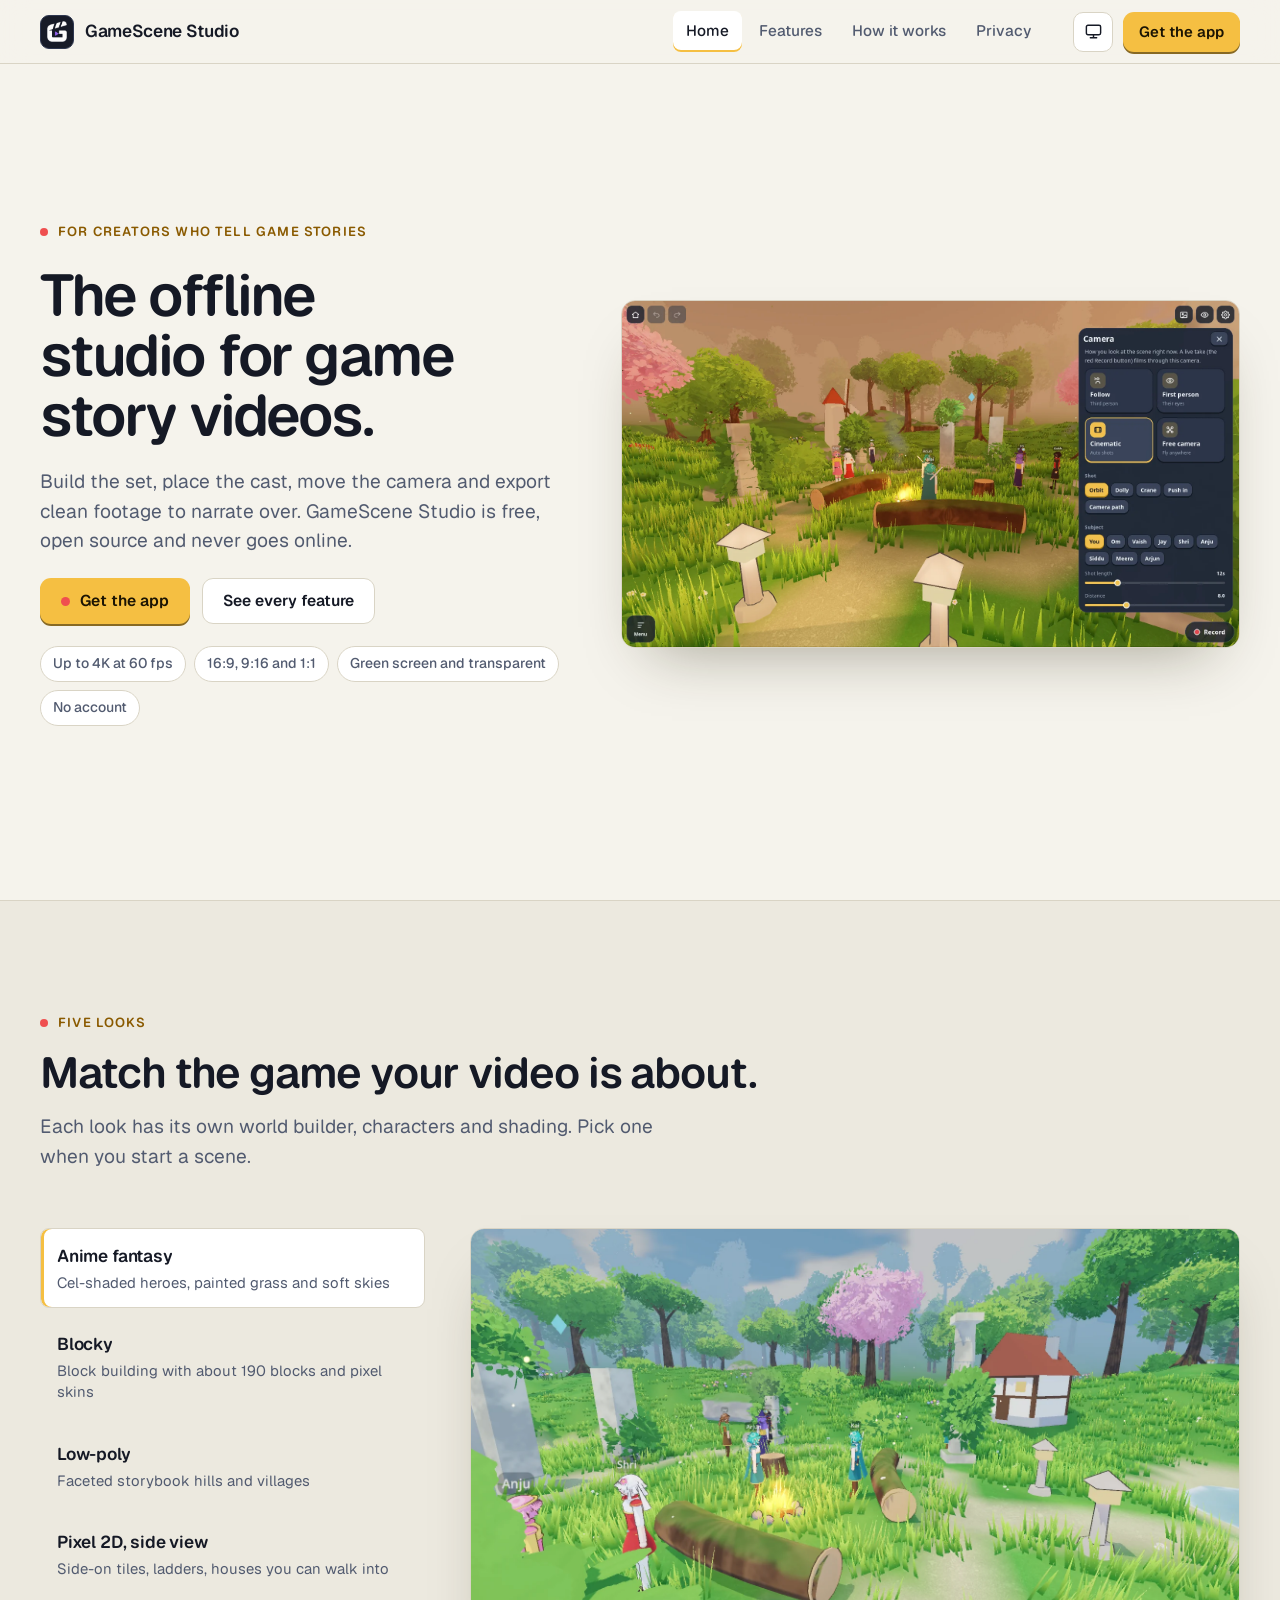
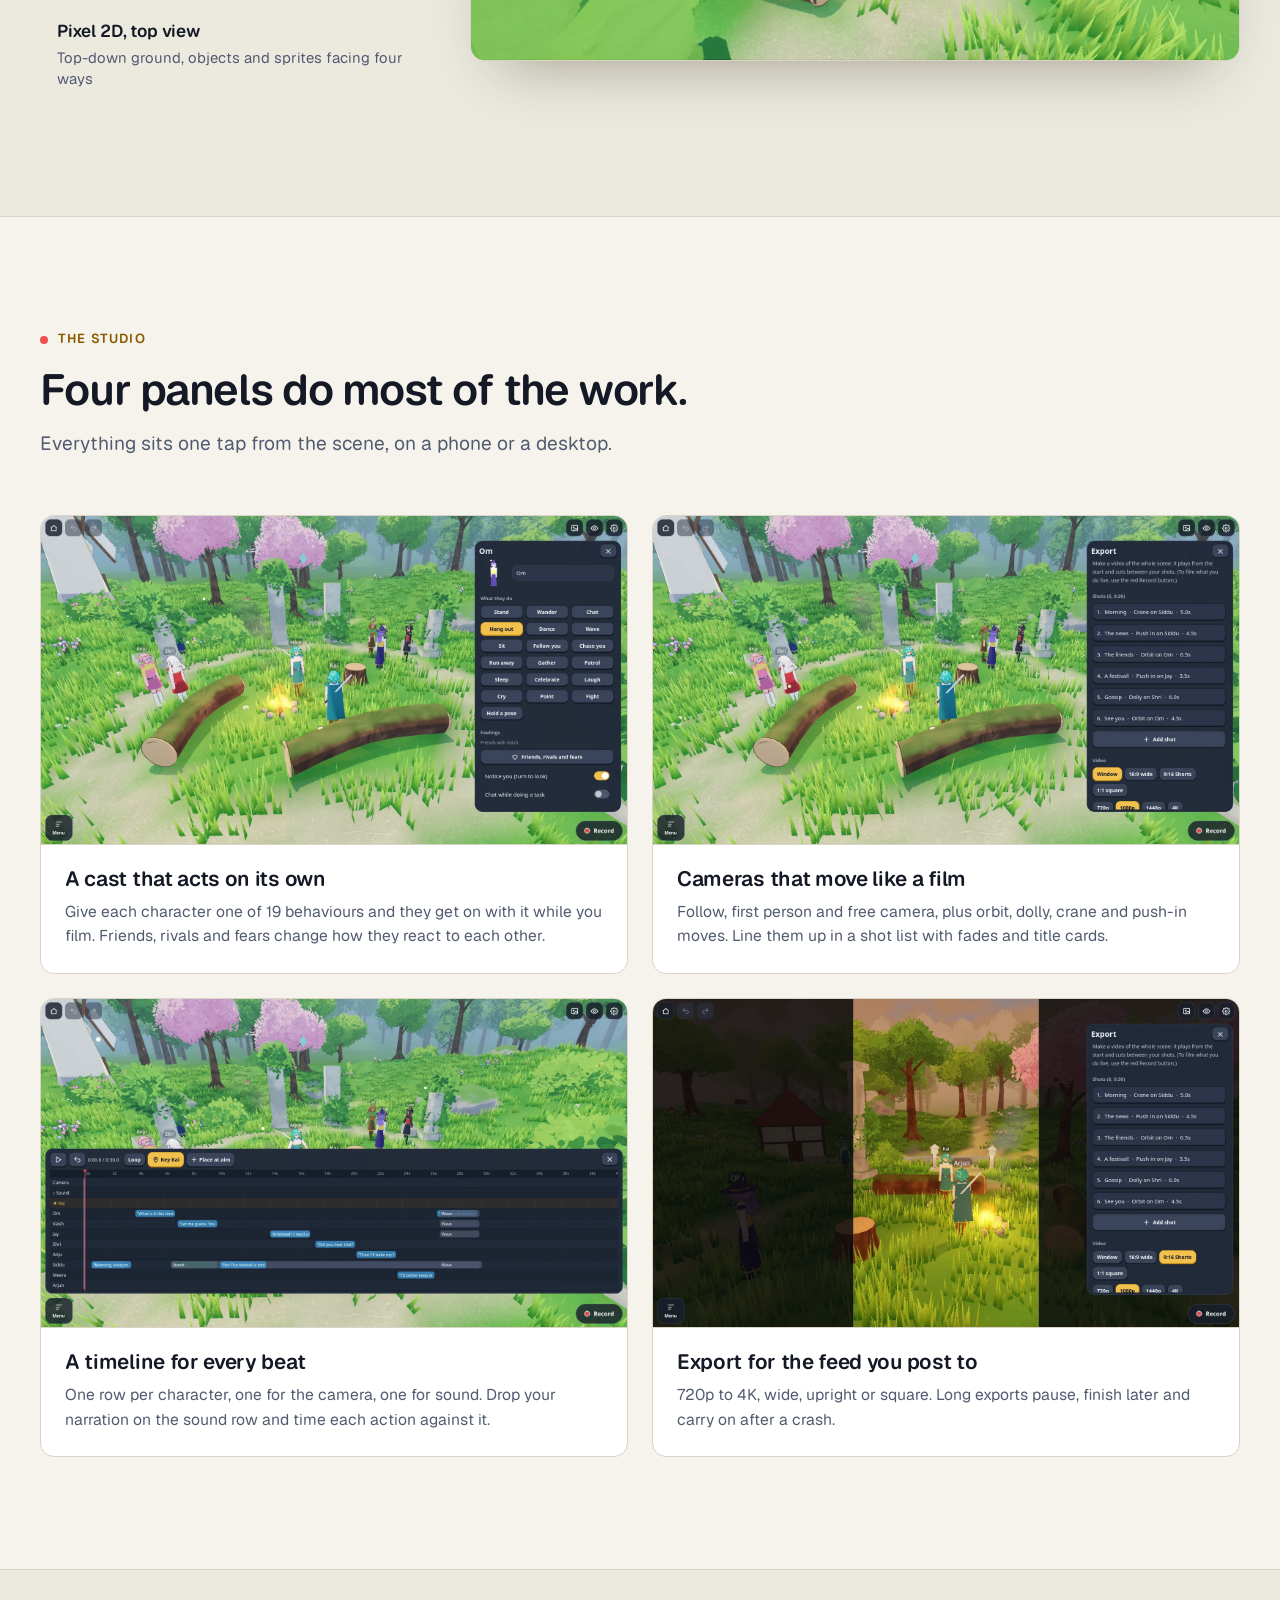
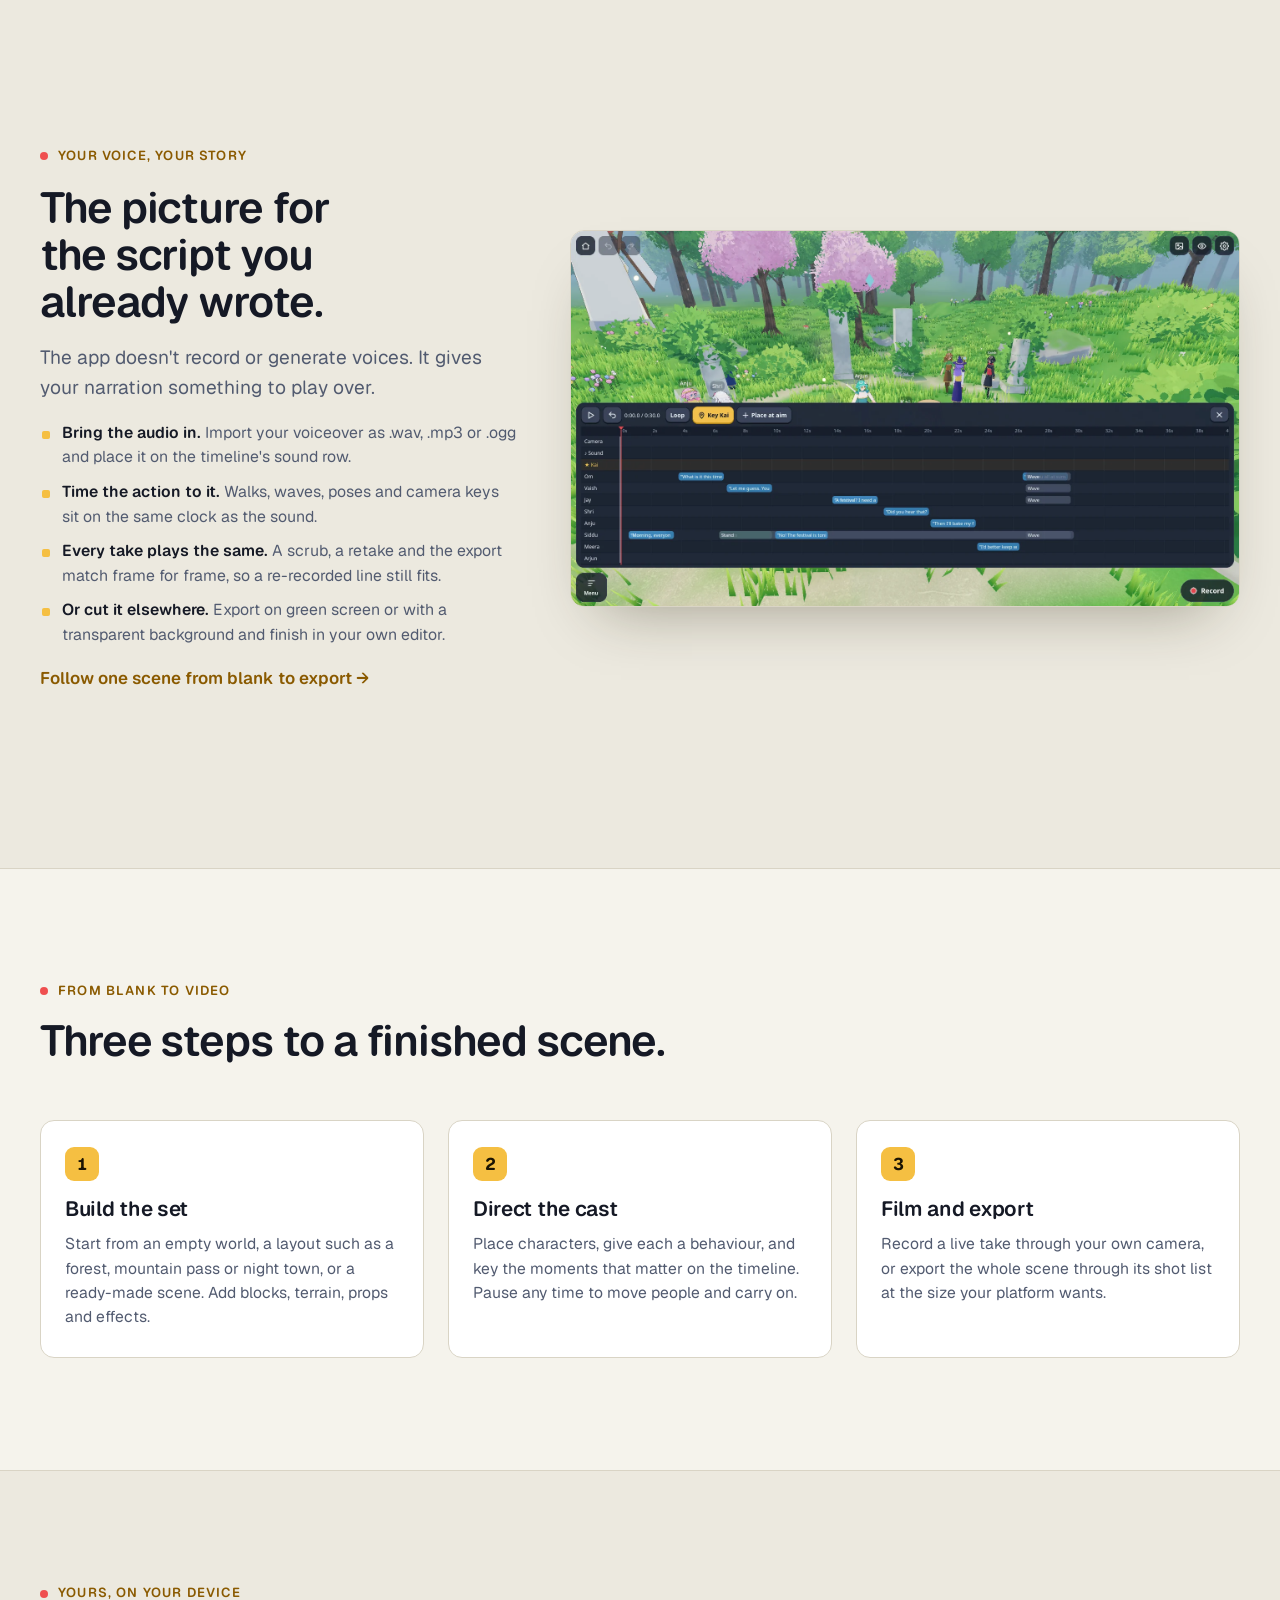
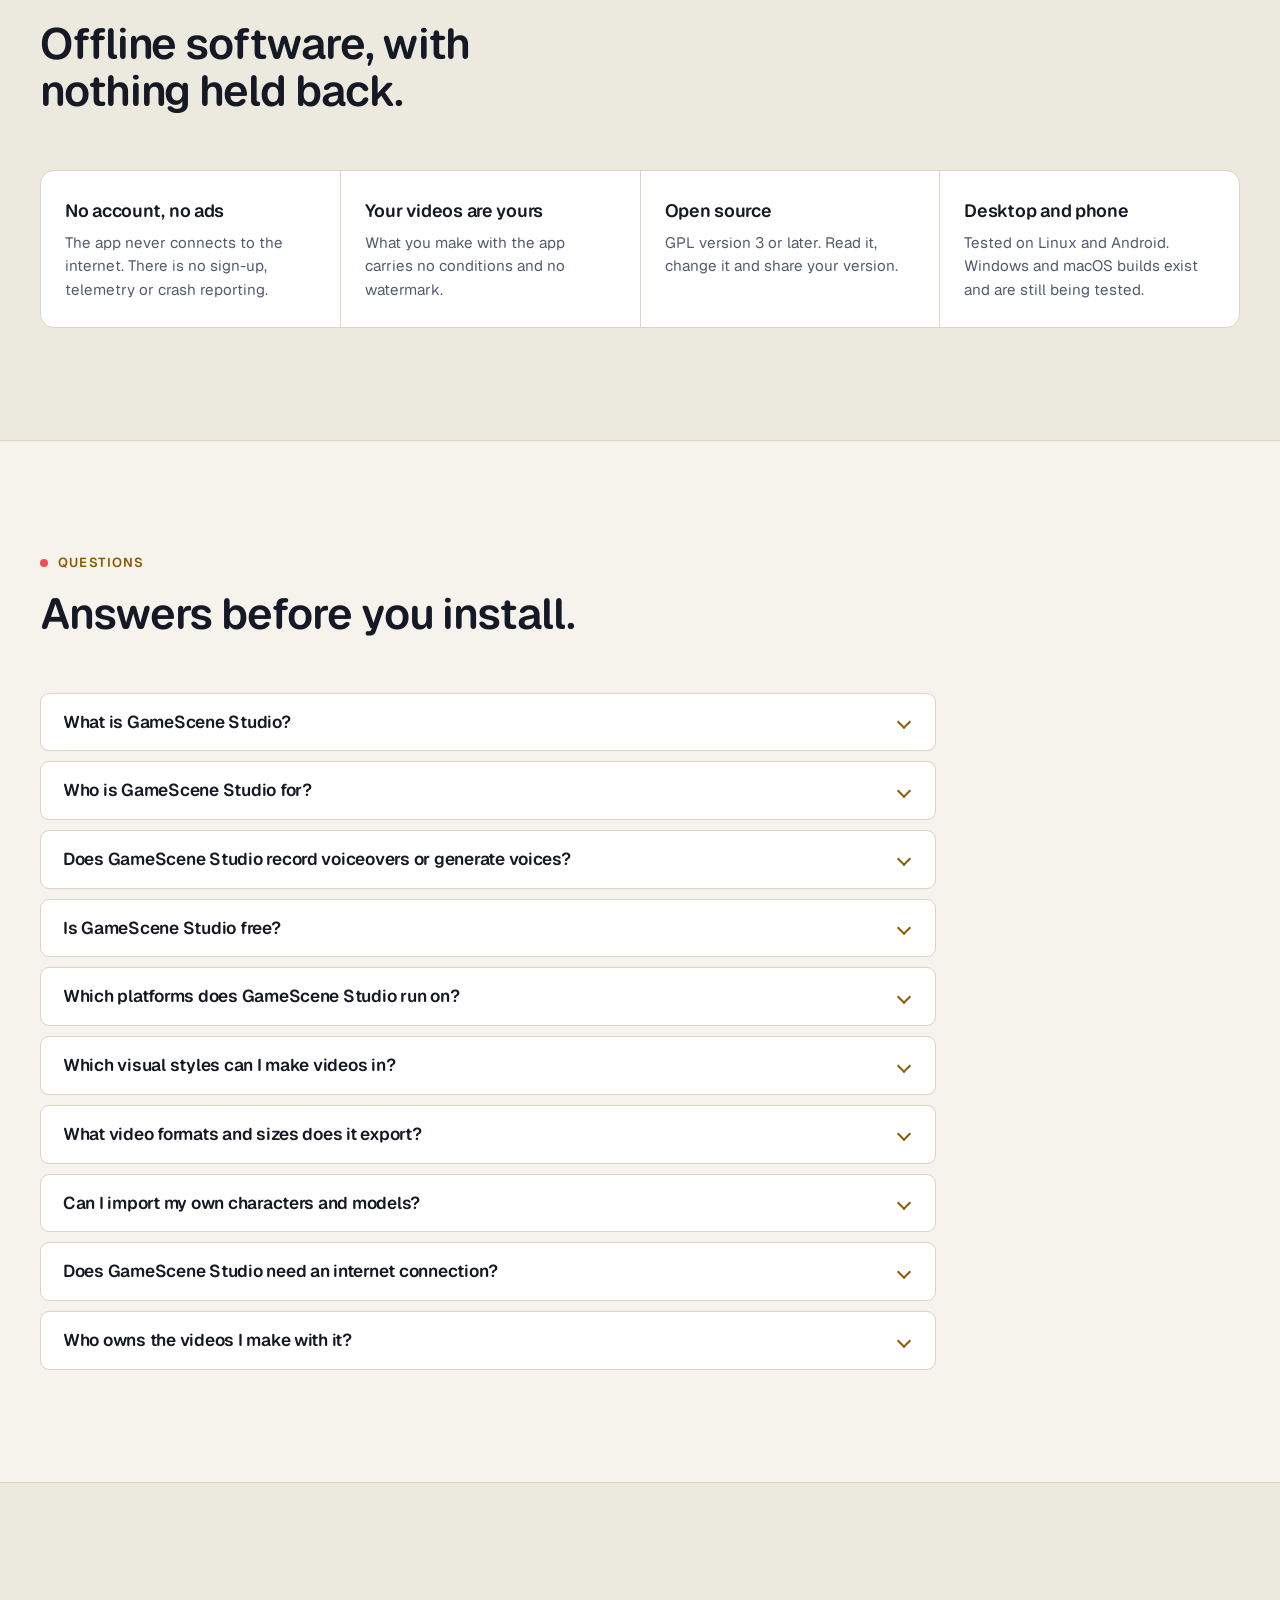
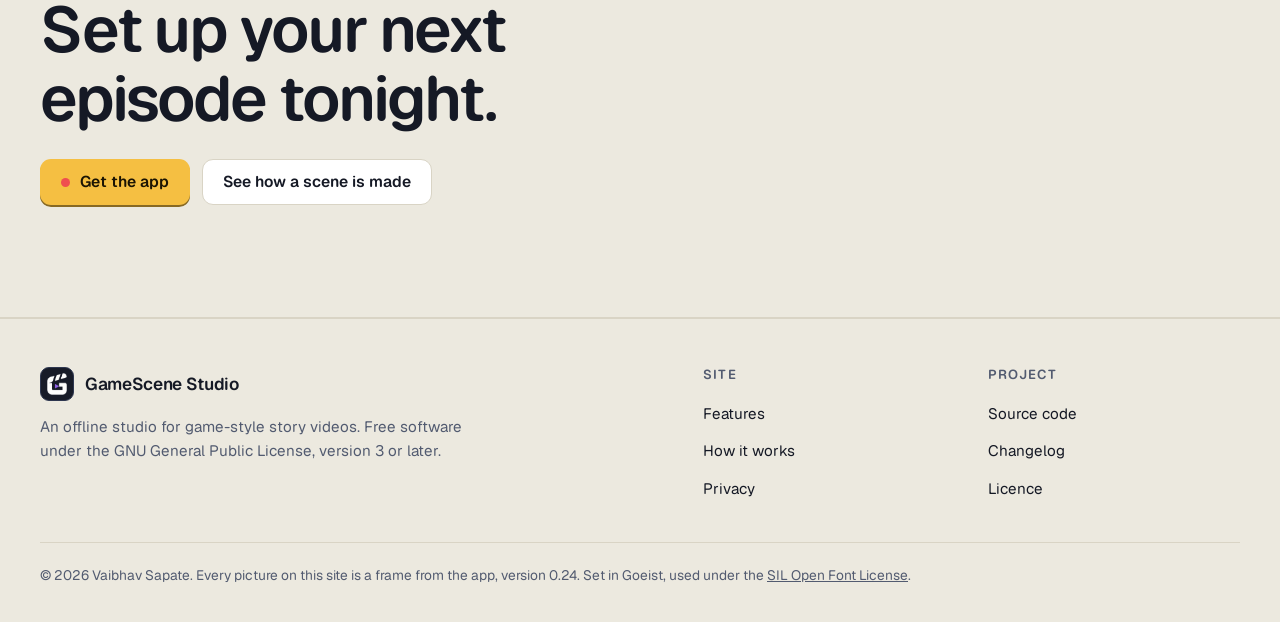
==== showcase/index.html @ 6a087fb6 "feat: showcase website, open-source license, and keyboard/macOS shortcuts v0.24" ====
<!doctype html>
<html lang="en" data-type="software">
<head>
<meta charset="utf-8">
<meta name="viewport" content="width=device-width, initial-scale=1">
<title>GameScene Studio: the offline studio for game story videos</title>
<meta name="description" content="Build a game-style scene, direct the cast, move the camera and export clean footage to narrate over. Free, open source and fully offline.">
<meta name="page-type" content="software">
<meta name="site-kind" content="software">
<meta property="og:type" content="website">
<meta property="og:title" content="GameScene Studio: the offline studio for game story videos">
<meta property="og:description" content="Build a game-style scene, direct the cast, move the camera and export clean footage to narrate over. Free, open source and fully offline.">
<meta property="og:site_name" content="GameScene Studio">
<meta property="og:locale" content="en">
<meta property="og:image" content="screenshots/og.jpg">
<meta property="og:image:width" content="1200">
<meta property="og:image:height" content="675">
<meta property="og:image:alt" content="GameScene Studio with the Camera panel open over an anime-style scene at sunset">
<meta name="twitter:card" content="summary_large_image">
<meta name="twitter:title" content="GameScene Studio: the offline studio for game story videos">
<meta name="twitter:description" content="Build a game-style scene, direct the cast, move the camera and export clean footage to narrate over. Free, open source and fully offline.">
<meta name="twitter:image" content="screenshots/og.jpg">
<meta name="robots" content="index, follow, max-image-preview:large, max-snippet:-1">
<meta name="author" content="Vaibhav Sapate">

<link rel="alternate" type="text/markdown" href="llms.txt" title="Plain-text summary of this site">
<script type="application/ld+json">{"@context": "https://schema.org", "@type": "SoftwareApplication", "name": "GameScene Studio", "description": "An offline studio app for making game-style animated story videos (machinima): build a scene, direct characters, set up cameras and export video.", "applicationCategory": "MultimediaApplication", "applicationSubCategory": "Machinima and animation video maker", "operatingSystem": "Linux, Android, Windows, macOS", "softwareVersion": "0.24.0", "license": "https://www.gnu.org/licenses/gpl-3.0.html", "isAccessibleForFree": true, "offers": {"@type": "Offer", "price": "0", "priceCurrency": "USD"}, "author": {"@type": "Person", "name": "Vaibhav Sapate"}, "codeRepository": "https://github.com/sapatevaibhav/gamescene", "audience": {"@type": "Audience", "audienceType": "Gaming content creators who make narrated story videos"}, "featureList": ["Five visual styles: Blocky, Anime fantasy, Low-poly, Pixel 2D side view, Pixel 2D top view", "19 character behaviours, feelings between characters, reactions and triggers", "14 built-in poses, a pose editor and a shared pose library", "Follow, first-person, free and cinematic cameras (orbit, dolly, crane, push in), camera paths and a shot list", "Keyframe timeline for characters, camera and sound", "7 moods with time of day, weather and fog", "11 built-in music loops, ambience and footsteps; imports .ogg, .mp3 and .wav", "Export 720p to 4K at 24, 30 or 60 fps in 16:9, 9:16 or 1:1", "Green screen, blue screen and transparent backgrounds", "Imports .glb, .vrm, .gltf and .fbx characters, sprite sheets and Aseprite files", "Fully offline: no account, ads, telemetry or network use"], "screenshot": ["screenshots/og.jpg"]}</script>
<script type="application/ld+json">{"@context": "https://schema.org", "@type": "FAQPage", "mainEntity": [{"@type": "Question", "name": "What is GameScene Studio?", "acceptedAnswer": {"@type": "Answer", "text": "GameScene Studio is an offline app for making game-style animated videos, often called machinima. You build a scene, place characters, give them behaviours, set up cameras and export a video. It is made with the Godot engine and is at version 0.24."}}, {"@type": "Question", "name": "Who is GameScene Studio for?", "acceptedAnswer": {"@type": "Answer", "text": "It is for creators who make story videos about games and narrate them with their own voice: lore explainers, recaps, skits and series episodes. The app supplies the picture and the creator supplies the story and the voice."}}, {"@type": "Question", "name": "Does GameScene Studio record voiceovers or generate voices?", "acceptedAnswer": {"@type": "Answer", "text": "No. The app has no voice recording and no text-to-speech. You import your recorded voiceover as a .wav, .mp3 or .ogg file (up to 60 MB) onto the timeline's sound row, or you add it later in a video editor."}}, {"@type": "Question", "name": "Is GameScene Studio free?", "acceptedAnswer": {"@type": "Answer", "text": "Yes. It is free, open-source software under the GNU General Public License, version 3 or later. It has no ads, no account and no watermark, and nothing in the app is locked."}}, {"@type": "Question", "name": "Which platforms does GameScene Studio run on?", "acceptedAnswer": {"@type": "Answer", "text": "It is tested on Linux desktops and Android phones. Windows and macOS builds exist and are still being tested. An iOS build is not available yet."}}, {"@type": "Question", "name": "Which visual styles can I make videos in?", "acceptedAnswer": {"@type": "Answer", "text": "Five: Blocky (voxel block building), Anime fantasy (cel-shaded 3D), Low-poly (faceted 3D), Pixel 2D side view and Pixel 2D top view. Each has its own world builder and characters."}}, {"@type": "Question", "name": "What video formats and sizes does it export?", "acceptedAnswer": {"@type": "Answer", "text": "H.264 MP4 with AAC sound at 720p, 1080p, 1440p or 4K, at 24, 30 or 60 frames per second, in 16:9, 9:16 or 1:1. Backgrounds can be the scene, green screen, blue screen or transparent (ProRes 4444 MOV or a PNG sequence). MP4 export uses ffmpeg on desktop and the phone's own encoder on Android; without ffmpeg the app writes Motion-JPEG AVI."}}, {"@type": "Question", "name": "Can I import my own characters and models?", "acceptedAnswer": {"@type": "Answer", "text": "Yes. The anime style imports .glb, .vrm, .gltf and .fbx characters and the low-poly style imports .glb, .gltf and .fbx. Bones are matched across 12 rig conventions, including Mixamo, VRoid, Unreal and Blender. Pixel 2D imports .png and .webp sprite sheets and Aseprite files, and Blocky imports 64 × 64 skins."}}, {"@type": "Question", "name": "Does GameScene Studio need an internet connection?", "acceptedAnswer": {"@type": "Answer", "text": "No. The app never connects to the internet. It has no accounts, analytics, telemetry or crash reporting, and everything you make stays on your device."}}, {"@type": "Question", "name": "Who owns the videos I make with it?", "acceptedAnswer": {"@type": "Answer", "text": "You do. What you make with the app (scenes, videos and screenshots) is yours, with no conditions."}}]}</script>
<meta name="theme-color" content="#10131c">
<link rel="icon" type="image/png" href="screenshots/icon.png">
<link rel="preload" href="fonts/Goeist-Variable.woff2" as="font" type="font/woff2" crossorigin>
<link rel="stylesheet" href="styles.css">
<script>try{var t=localStorage.getItem("theme");if(t==="light"||t==="dark")document.documentElement.setAttribute("data-theme",t)}catch(e){}</script>
</head>
<body>
<a class="skip" href="#main">Skip to the content</a>
<header class="nav">
  <div class="wrap">
    <a class="brand" href="index.html" aria-label="GameScene Studio, home">
      <span class="brand-mark"><img src="screenshots/mark.png" alt="" width="241" height="256"></span>
      <span>GameScene Studio</span>
    </a>
    <nav class="nav-links" id="nav-links" aria-label="Main"><a href="index.html" aria-current="page">Home</a><a href="features.html">Features</a><a href="how-it-works.html">How it works</a><a href="privacy.html">Privacy</a></nav>
    <div class="nav-tools">
      <button class="icon-btn" type="button" data-theme-btn aria-label="Change theme"></button>
      <a class="btn btn-primary btn-small nav-cta" href="https://github.com/sapatevaibhav/gamescene">Get the app</a>
      <button class="icon-btn menu-btn" type="button" data-menu-btn aria-label="Menu" aria-expanded="false" aria-controls="nav-links">
        <svg viewBox="0 0 24 24" fill="none" stroke="currentColor" stroke-width="1.8" stroke-linecap="round" aria-hidden="true"><path d="M4 7h16M4 12h16M4 17h16"/></svg>
      </button>
    </div>
  </div>
</header>
<main id="main">

<section class="hero">
  <div class="wrap hero-grid">
    <div class="hero-copy" data-enter>
      <p class="kicker">For creators who tell game stories</p>
      <h1>The offline studio for game story videos.</h1>
      <p class="lede">Build the set, place the cast, move the camera and export clean footage to narrate over. GameScene Studio is free, open source and never goes online.</p>
      <div class="btn-row">
        <a class="btn btn-primary" href="https://github.com/sapatevaibhav/gamescene"><span class="rec"></span>Get the app</a>
        <a class="btn btn-ghost" href="features.html">See every feature</a>
      </div>
      <ul class="facts" aria-label="Key facts">
        <li>Up to 4K at 60 fps</li>
        <li>16:9, 9:16 and 1:1</li>
        <li>Green screen and transparent</li>
        <li>No account</li>
      </ul>
    </div>
    <div class="hero-shot"><a class="shot" href="screenshots/hero-camera.webp" aria-haspopup="dialog" aria-label="Enlarge the screenshot: The studio at sunset with the Camera panel open on a cinematic orbit shot"><img src="screenshots/hero-camera.webp" alt="The studio at sunset with the Camera panel open on a cinematic orbit shot" width="1600" height="900" fetchpriority="high"></a></div>
  </div>
</section>

<section class="band screen" id="looks">
  <div class="wrap">
    <div class="head">
      <p class="kicker">Five looks</p>
      <h2>Match the game your video is about.</h2>
      <p class="lede">Each look has its own world builder, characters and shading. Pick one when you start a scene.</p>
    </div>
    <div class="looks">
      <div class="look-tabs" role="tablist" aria-label="World styles" aria-orientation="vertical"><button type="button" role="tab" id="tab-anime" aria-controls="look-anime" aria-selected="true" tabindex="0"><strong>Anime fantasy</strong><span>Cel-shaded heroes, painted grass and soft skies</span></button><button type="button" role="tab" id="tab-blocky" aria-controls="look-blocky" aria-selected="false" tabindex="-1"><strong>Blocky</strong><span>Block building with about 190 blocks and pixel skins</span></button><button type="button" role="tab" id="tab-lowpoly" aria-controls="look-lowpoly" aria-selected="false" tabindex="-1"><strong>Low-poly</strong><span>Faceted storybook hills and villages</span></button><button type="button" role="tab" id="tab-pixel" aria-controls="look-pixel" aria-selected="false" tabindex="-1"><strong>Pixel 2D, side view</strong><span>Side-on tiles, ladders, houses you can walk into</span></button><button type="button" role="tab" id="tab-pixeltop" aria-controls="look-pixeltop" aria-selected="false" tabindex="-1"><strong>Pixel 2D, top view</strong><span>Top-down ground, objects and sprites facing four ways</span></button></div>
      <div class="look-stage"><div role="tabpanel" id="look-anime" aria-labelledby="tab-anime"><a class="shot" href="screenshots/style-anime.webp" aria-haspopup="dialog" aria-label="Enlarge the screenshot: An anime-style forest glade with a cast standing round a campfire"><img src="screenshots/style-anime.webp" alt="An anime-style forest glade with a cast standing round a campfire" width="1600" height="900" loading="lazy" decoding="async"></a></div><div role="tabpanel" id="look-blocky" aria-labelledby="tab-blocky" hidden><a class="shot" href="screenshots/style-blocky.webp" aria-haspopup="dialog" aria-label="Enlarge the screenshot: A blocky village with cube trees, a brick house and block characters"><img src="screenshots/style-blocky.webp" alt="A blocky village with cube trees, a brick house and block characters" width="1600" height="900" loading="lazy" decoding="async"></a></div><div role="tabpanel" id="look-lowpoly" aria-labelledby="tab-lowpoly" hidden><a class="shot" href="screenshots/style-lowpoly.webp" aria-haspopup="dialog" aria-label="Enlarge the screenshot: A low-poly valley at sunset with characters by a campfire"><img src="screenshots/style-lowpoly.webp" alt="A low-poly valley at sunset with characters by a campfire" width="1600" height="900" loading="lazy" decoding="async"></a></div><div role="tabpanel" id="look-pixel" aria-labelledby="tab-pixel" hidden><a class="shot" href="screenshots/style-pixel.webp" aria-haspopup="dialog" aria-label="Enlarge the screenshot: A side-view pixel street with red-roofed houses and sprite characters"><img src="screenshots/style-pixel.webp" alt="A side-view pixel street with red-roofed houses and sprite characters" width="1600" height="900" loading="lazy" decoding="async"></a></div><div role="tabpanel" id="look-pixeltop" aria-labelledby="tab-pixeltop" hidden><a class="shot" href="screenshots/style-pixeltop.webp" aria-haspopup="dialog" aria-label="Enlarge the screenshot: A top-down pixel town square with a well, market stalls and sprite characters"><img src="screenshots/style-pixeltop.webp" alt="A top-down pixel town square with a well, market stalls and sprite characters" width="1600" height="900" loading="lazy" decoding="async"></a></div></div>
    </div>
  </div>
</section>

<section id="tools">
  <div class="wrap">
    <div class="head">
      <p class="kicker">The studio</p>
      <h2>Four panels do most of the work.</h2>
      <p class="lede">Everything sits one tap from the scene, on a phone or a desktop.</p>
    </div>
    <div class="cards">
      <a class="card" href="features.html#cast">
        <div class="card-img"><img src="screenshots/actor.webp" alt="A character's panel listing what they can do: stand, wander, chat, dance, follow, fight and more" width="1600" height="900" loading="lazy" decoding="async"></div>
        <div class="card-body"><h3>A cast that acts on its own</h3><p>Give each character one of 19 behaviours and they get on with it while you film. Friends, rivals and fears change how they react to each other.</p></div>
      </a>
      <a class="card" href="features.html#camera">
        <div class="card-img"><img src="screenshots/shots.webp" alt="The Export panel with a list of six camera shots: crane, push in, orbit and dolly" width="1600" height="900" loading="lazy" decoding="async"></div>
        <div class="card-body"><h3>Cameras that move like a film</h3><p>Follow, first person and free camera, plus orbit, dolly, crane and push-in moves. Line them up in a shot list with fades and title cards.</p></div>
      </a>
      <a class="card" href="features.html#timeline">
        <div class="card-img"><img src="screenshots/timeline.webp" alt="The timeline with a row per character, a camera row and a sound row" width="1600" height="900" loading="lazy" decoding="async"></div>
        <div class="card-body"><h3>A timeline for every beat</h3><p>One row per character, one for the camera, one for sound. Drop your narration on the sound row and time each action against it.</p></div>
      </a>
      <a class="card" href="features.html#export">
        <div class="card-img"><img src="screenshots/export.webp" alt="The Export panel set to 9:16 Shorts, with the scene framed upright" width="1600" height="900" loading="lazy" decoding="async"></div>
        <div class="card-body"><h3>Export for the feed you post to</h3><p>720p to 4K, wide, upright or square. Long exports pause, finish later and carry on after a crash.</p></div>
      </a>
    </div>
  </div>
</section>

<section class="band screen" id="voice">
  <div class="wrap split">
    <div class="split-copy">
      <p class="kicker">Your voice, your story</p>
      <h2>The picture for the script you already wrote.</h2>
      <p class="lede">The app doesn't record or generate voices. It gives your narration something to play over.</p>
      <ul class="ticks">
        <li><strong>Bring the audio in.</strong> Import your voiceover as .wav, .mp3 or .ogg and place it on the timeline's sound row.</li>
        <li><strong>Time the action to it.</strong> Walks, waves, poses and camera keys sit on the same clock as the sound.</li>
        <li><strong>Every take plays the same.</strong> A scrub, a retake and the export match frame for frame, so a re-recorded line still fits.</li>
        <li><strong>Or cut it elsewhere.</strong> Export on green screen or with a transparent background and finish in your own editor.</li>
      </ul>
      <p><a class="text-link" href="how-it-works.html">Follow one scene from blank to export</a></p>
    </div>
    <a class="shot" href="screenshots/timeline.webp" aria-haspopup="dialog" aria-label="Enlarge the screenshot: The timeline open over an anime scene, with timed actions on each character's row"><img src="screenshots/timeline.webp" alt="The timeline open over an anime scene, with timed actions on each character's row" width="1600" height="900" loading="lazy" decoding="async"></a>
  </div>
</section>

<section id="start">
  <div class="wrap">
    <div class="head">
      <p class="kicker">From blank to video</p>
      <h2>Three steps to a finished scene.</h2>
    </div>
    <ol class="steps">
      <li><h3>Build the set</h3><p>Start from an empty world, a layout such as a forest, mountain pass or night town, or a ready-made scene. Add blocks, terrain, props and effects.</p></li>
      <li><h3>Direct the cast</h3><p>Place characters, give each a behaviour, and key the moments that matter on the timeline. Pause any time to move people and carry on.</p></li>
      <li><h3>Film and export</h3><p>Record a live take through your own camera, or export the whole scene through its shot list at the size your platform wants.</p></li>
    </ol>
  </div>
</section>

<section class="band" id="offline">
  <div class="wrap">
    <div class="head">
      <p class="kicker">Yours, on your device</p>
      <h2>Offline software, with nothing held back.</h2>
    </div>
    <ul class="grid-facts">
      <li><strong>No account, no ads</strong><span>The app never connects to the internet. There is no sign-up, telemetry or crash reporting.</span></li>
      <li><strong>Your videos are yours</strong><span>What you make with the app carries no conditions and no watermark.</span></li>
      <li><strong>Open source</strong><span>GPL version 3 or later. Read it, change it and share your version.</span></li>
      <li><strong>Desktop and phone</strong><span>Tested on Linux and Android. Windows and macOS builds exist and are still being tested.</span></li>
    </ul>
  </div>
</section>

<section id="faq">
  <div class="wrap">
    <div class="head">
      <p class="kicker">Questions</p>
      <h2>Answers before you install.</h2>
    </div>
    <div class="faq"><details><summary><h3>What is GameScene Studio?</h3></summary><p>GameScene Studio is an offline app for making game-style animated videos, often called machinima. You build a scene, place characters, give them behaviours, set up cameras and export a video. It is made with the Godot engine and is at version 0.24.</p></details><details><summary><h3>Who is GameScene Studio for?</h3></summary><p>It is for creators who make story videos about games and narrate them with their own voice: lore explainers, recaps, skits and series episodes. The app supplies the picture and the creator supplies the story and the voice.</p></details><details><summary><h3>Does GameScene Studio record voiceovers or generate voices?</h3></summary><p>No. The app has no voice recording and no text-to-speech. You import your recorded voiceover as a .wav, .mp3 or .ogg file (up to 60 MB) onto the timeline&#x27;s sound row, or you add it later in a video editor.</p></details><details><summary><h3>Is GameScene Studio free?</h3></summary><p>Yes. It is free, open-source software under the GNU General Public License, version 3 or later. It has no ads, no account and no watermark, and nothing in the app is locked.</p></details><details><summary><h3>Which platforms does GameScene Studio run on?</h3></summary><p>It is tested on Linux desktops and Android phones. Windows and macOS builds exist and are still being tested. An iOS build is not available yet.</p></details><details><summary><h3>Which visual styles can I make videos in?</h3></summary><p>Five: Blocky (voxel block building), Anime fantasy (cel-shaded 3D), Low-poly (faceted 3D), Pixel 2D side view and Pixel 2D top view. Each has its own world builder and characters.</p></details><details><summary><h3>What video formats and sizes does it export?</h3></summary><p>H.264 MP4 with AAC sound at 720p, 1080p, 1440p or 4K, at 24, 30 or 60 frames per second, in 16:9, 9:16 or 1:1. Backgrounds can be the scene, green screen, blue screen or transparent (ProRes 4444 MOV or a PNG sequence). MP4 export uses ffmpeg on desktop and the phone&#x27;s own encoder on Android; without ffmpeg the app writes Motion-JPEG AVI.</p></details><details><summary><h3>Can I import my own characters and models?</h3></summary><p>Yes. The anime style imports .glb, .vrm, .gltf and .fbx characters and the low-poly style imports .glb, .gltf and .fbx. Bones are matched across 12 rig conventions, including Mixamo, VRoid, Unreal and Blender. Pixel 2D imports .png and .webp sprite sheets and Aseprite files, and Blocky imports 64 × 64 skins.</p></details><details><summary><h3>Does GameScene Studio need an internet connection?</h3></summary><p>No. The app never connects to the internet. It has no accounts, analytics, telemetry or crash reporting, and everything you make stays on your device.</p></details><details><summary><h3>Who owns the videos I make with it?</h3></summary><p>You do. What you make with the app (scenes, videos and screenshots) is yours, with no conditions.</p></details></div>
  </div>
</section>

<section class="band close">
  <div class="wrap">
    <h2>Set up your next episode tonight.</h2>
    <div class="btn-row">
      <a class="btn btn-primary" href="https://github.com/sapatevaibhav/gamescene"><span class="rec"></span>Get the app</a>
      <a class="btn btn-ghost" href="how-it-works.html">See how a scene is made</a>
    </div>
  </div>
</section>

</main>
<footer class="footer">
  <div class="wrap">
    <div class="footer-grid">
      <div>
        <a class="brand" href="index.html">
          <span class="brand-mark"><img src="screenshots/mark.png" alt="" width="241" height="256"></span>
          <span>GameScene Studio</span>
        </a>
        <p>An offline studio for game-style story videos. Free software under the GNU General Public License, version 3 or later.</p>
      </div>
      <div>
        <h3>Site</h3>
        <ul>
          <li><a href="features.html">Features</a></li>
          <li><a href="how-it-works.html">How it works</a></li>
          <li><a href="privacy.html">Privacy</a></li>
        </ul>
      </div>
      <div>
        <h3>Project</h3>
        <ul>
          <li><a href="https://github.com/sapatevaibhav/gamescene">Source code</a></li>
          <li><a href="https://github.com/sapatevaibhav/gamescene/blob/master/CHANGELOG.md">Changelog</a></li>
          <li><a href="https://github.com/sapatevaibhav/gamescene/blob/master/LICENSE">Licence</a></li>
        </ul>
      </div>
    </div>
    <p class="credits">© 2026 Vaibhav Sapate. Every picture on this site is a frame from the app, version 0.24. Set in Goeist, used under the <a href="fonts/OFL.txt">SIL Open Font License</a>.</p>
  </div>
</footer>
<script src="script.js"></script>
</body>
</html>
---- showcase/styles.css ----
/* GameScene Studio showcase. One typeface: Goeist (SIL OFL, fonts/OFL.txt). */
@font-face {
  font-family: "Goeist";
  src: url("fonts/Goeist-Variable.woff2") format("woff2");
  font-weight: 100 900;
  font-style: normal;
  font-display: swap;
}
@font-face {
  font-family: "Goeist";
  src: url("fonts/Goeist-Italic-Variable.woff2") format("woff2");
  font-weight: 100 900;
  font-style: italic;
  font-display: swap;
}

/* Colours come from the app itself: its night-blue panels, the amber of its
   active buttons and the red of Record. */
:root {
  --bg: #10131c;
  --bg-2: #161a26;
  --surface: #1c2231;
  --raised: #252c3f;
  --line: #2e3750;
  --ink: #f1f3f8;
  --muted: #a4aec4;
  --accent: #f5bf42;
  --accent-hi: #ffd166;
  --accent-text: #f5bf42;
  --on-accent: #1b1403;
  --rec: #ef4f4f;
  --shadow: 0 30px 60px -28px rgba(0, 0, 0, 0.75);
  --radius: 14px;
  --radius-s: 9px;
  --wrap: 1200px;
  --gutter: clamp(16px, 4vw, 40px);
  --nav-h: 64px;
  color-scheme: dark;
}
@media (prefers-color-scheme: light) {
  :root:not([data-theme="dark"]) {
    --bg: #f5f3ec;
    --bg-2: #ece9df;
    --surface: #ffffff;
    --raised: #f2efe6;
    --line: #d9d4c5;
    --ink: #151925;
    --muted: #525b70;
    --accent: #f5bf42;
    --accent-hi: #ffcf5c;
    --accent-text: #8a5a00;
    --shadow: 0 30px 60px -30px rgba(40, 34, 10, 0.4);
    color-scheme: light;
  }
}
:root[data-theme="light"] {
  --bg: #f5f3ec;
  --bg-2: #ece9df;
  --surface: #ffffff;
  --raised: #f2efe6;
  --line: #d9d4c5;
  --ink: #151925;
  --muted: #525b70;
  --accent: #f5bf42;
  --accent-hi: #ffcf5c;
  --accent-text: #8a5a00;
  --shadow: 0 30px 60px -30px rgba(40, 34, 10, 0.4);
  color-scheme: light;
}

*, *::before, *::after { box-sizing: border-box; }
html { scroll-behavior: smooth; scroll-padding-top: calc(var(--nav-h) + 16px); -webkit-text-size-adjust: 100%; }
body {
  margin: 0;
  background: var(--bg);
  color: var(--ink);
  font-family: "Goeist", sans-serif;
  font-size: 17px;
  line-height: 1.55;
  font-weight: 400;
  -webkit-font-smoothing: antialiased;
  text-rendering: optimizeLegibility;
}
button, input, select, textarea { font: inherit; color: inherit; }
img { display: block; max-width: 100%; height: auto; }
a { color: inherit; }
h1, h2, h3, p, ul, ol, figure { margin: 0; }
ul, ol { padding: 0; list-style: none; }
h1, h2, h3 { font-weight: 600; letter-spacing: -0.025em; line-height: 1.08; text-wrap: balance; }
h1 { font-size: clamp(2.5rem, 4.6vw, 4.1rem); letter-spacing: -0.035em; line-height: 1.02; }
h2 { font-size: clamp(1.9rem, 3.4vw, 3rem); }
h3 { font-size: 1.3rem; letter-spacing: -0.015em; line-height: 1.2; }
p { text-wrap: pretty; }
.lede { font-size: clamp(1.08rem, 1.5vw, 1.3rem); color: var(--muted); max-width: 34em; }
.muted { color: var(--muted); }
.kicker {
  font-size: 0.82rem; font-weight: 600; letter-spacing: 0.09em; text-transform: uppercase;
  color: var(--accent-text); display: flex; align-items: center; gap: 10px;
}
.kicker::before { content: ""; width: 8px; height: 8px; border-radius: 50%; background: var(--rec); }
.num { font-variant-numeric: tabular-nums; }

.wrap { width: 100%; max-width: calc(var(--wrap) + 2 * var(--gutter)); margin: 0 auto; padding: 0 var(--gutter); }
.skip {
  position: absolute; left: 16px; top: -60px; z-index: 100; background: var(--accent); color: var(--on-accent);
  padding: 10px 16px; border-radius: var(--radius-s); font-weight: 600; text-decoration: none;
}
.skip:focus { top: 12px; }
:focus-visible { outline: 2px solid var(--accent-text); outline-offset: 3px; border-radius: 6px; }

/* ------------------------------------------------------------------ nav */
.nav {
  position: sticky; top: 0; z-index: 50; height: var(--nav-h);
  background: color-mix(in srgb, var(--bg) 86%, transparent);
  backdrop-filter: blur(14px); -webkit-backdrop-filter: blur(14px);
  border-bottom: 1px solid var(--line);
}
.nav .wrap { height: 100%; display: flex; align-items: center; gap: 28px; }
.brand { display: flex; align-items: center; gap: 11px; text-decoration: none; font-weight: 600; letter-spacing: -0.02em; font-size: 1.08rem; white-space: nowrap; }
.brand-mark { width: 34px; height: 34px; border-radius: 9px; background: #171b28; border: 1px solid #2e3750; display: grid; place-items: center; flex: none; }
.brand-mark img { width: 20px; height: auto; }
.nav-links { display: flex; gap: 4px; margin-left: auto; }
.nav-links a {
  text-decoration: none; color: var(--muted); font-weight: 500; font-size: 0.96rem;
  padding: 9px 13px; border-radius: 8px; transition: color 0.16s, background 0.16s;
}
.nav-links a:hover { color: var(--ink); background: var(--surface); }
.nav-links a[aria-current="page"] { color: var(--ink); background: var(--surface); box-shadow: inset 0 -2px 0 var(--accent); }
.nav-tools { display: flex; align-items: center; gap: 10px; }
.icon-btn {
  width: 40px; height: 40px; border-radius: 10px; border: 1px solid var(--line); background: var(--surface);
  display: grid; place-items: center; cursor: pointer; transition: transform 0.14s, border-color 0.16s;
}
.icon-btn:hover { transform: translateY(-1px); border-color: var(--muted); }
.icon-btn:active { transform: translateY(1px); }
.icon-btn svg { width: 19px; height: 19px; }
.menu-btn { display: none; }

.btn {
  display: inline-flex; align-items: center; justify-content: center; gap: 10px;
  min-height: 46px; padding: 0 20px; border-radius: 11px; border: 1px solid transparent;
  font-weight: 600; font-size: 0.98rem; text-decoration: none; cursor: pointer; white-space: nowrap;
  transition: transform 0.14s ease, background 0.16s ease, border-color 0.16s ease, box-shadow 0.16s ease;
}
.btn-primary { background: var(--accent); color: var(--on-accent); box-shadow: 0 2px 0 color-mix(in srgb, var(--accent) 55%, #000); }
.btn-primary:hover { background: var(--accent-hi); transform: translateY(-2px); box-shadow: 0 4px 0 color-mix(in srgb, var(--accent) 55%, #000); }
.btn-primary:active { transform: translateY(1px); box-shadow: 0 0 0 transparent; }
.btn-ghost { background: var(--surface); border-color: var(--line); color: var(--ink); }
.btn-ghost:hover { border-color: var(--muted); transform: translateY(-2px); }
.btn-ghost:active { transform: translateY(1px); }
.btn-small { min-height: 40px; padding: 0 15px; font-size: 0.93rem; }
.btn .rec { width: 9px; height: 9px; border-radius: 50%; background: var(--rec); }
.btn-row { display: flex; flex-wrap: wrap; gap: 12px; }

.text-link { color: var(--accent-text); font-weight: 600; text-decoration: none; background: linear-gradient(currentColor, currentColor) 0 100% / 0 2px no-repeat; padding-bottom: 3px; transition: background-size 0.25s ease; }
.text-link:hover { background-size: 100% 2px; }
.text-link::after { content: " \2192"; }

/* -------------------------------------------------------------- sections */
main > section { padding: clamp(64px, 9vw, 112px) 0; }
.band { background: var(--bg-2); border-block: 1px solid var(--line); }
.head { display: grid; gap: 16px; margin-bottom: clamp(32px, 4.5vw, 56px); max-width: 46rem; }

/* App screenshots: a plain frame, shown as they come out of the app. */
.shot {
  display: block; border-radius: var(--radius); overflow: hidden; border: 1px solid var(--line);
  background: var(--surface); box-shadow: var(--shadow); aspect-ratio: 16 / 9;
}
.shot img { width: 100%; height: 100%; object-fit: cover; transition: transform 0.5s cubic-bezier(0.2, 0.7, 0.2, 1); }
a.shot:hover img { transform: scale(1.025); }

/* ------------------------------------------------------------------ hero */
.hero { padding: clamp(40px, 6vw, 72px) 0 clamp(56px, 7vw, 88px); }
.hero-grid { display: grid; grid-template-columns: minmax(0, 6fr) minmax(0, 7fr); gap: clamp(28px, 4vw, 56px); align-items: center; }
.hero-copy { display: grid; gap: 22px; }
.facts { display: flex; flex-wrap: wrap; gap: 8px; }
.facts li {
  font-size: 0.88rem; font-weight: 500; color: var(--muted); padding: 6px 12px; border-radius: 999px;
  border: 1px solid var(--line); background: var(--surface);
}
@keyframes rise { from { opacity: 0; transform: translateY(18px); } to { opacity: 1; transform: none; } }
[data-enter] > * { animation: rise 0.7s cubic-bezier(0.2, 0.7, 0.2, 1) both; }
[data-enter] > *:nth-child(2) { animation-delay: 0.07s; }
[data-enter] > *:nth-child(3) { animation-delay: 0.14s; }
[data-enter] > *:nth-child(4) { animation-delay: 0.21s; }
[data-enter] > *:nth-child(5) { animation-delay: 0.28s; }
.hero-shot { animation: rise 0.9s 0.2s cubic-bezier(0.2, 0.7, 0.2, 1) both; }

.page-hero { padding: clamp(48px, 7vw, 88px) 0 clamp(32px, 4vw, 48px); }
.page-hero .wrap { display: grid; gap: 20px; }
.chips { display: flex; flex-wrap: wrap; gap: 8px; margin-top: 8px; }
.chips a {
  text-decoration: none; font-weight: 500; font-size: 0.93rem; padding: 9px 14px; border-radius: 999px;
  border: 1px solid var(--line); background: var(--surface); color: var(--ink);
  transition: transform 0.14s, border-color 0.16s, background 0.16s;
}
.chips a:hover { transform: translateY(-2px); border-color: var(--accent-text); }
.chips a:active { transform: translateY(1px); }

/* ---------------------------------------------------------------- styles */
.looks { display: grid; grid-template-columns: minmax(0, 4fr) minmax(0, 8fr); gap: clamp(24px, 3.5vw, 48px); align-items: start; }
.look-tabs { display: grid; gap: 8px; }
.look-tabs button {
  text-align: left; background: transparent; border: 1px solid transparent; border-radius: var(--radius-s);
  padding: 14px 16px; cursor: pointer; display: grid; gap: 3px;
  transition: background 0.16s, border-color 0.16s, transform 0.14s;
}
.look-tabs button:hover { background: var(--surface); transform: translateX(3px); }
.look-tabs button:active { transform: translateX(1px); }
.look-tabs button[aria-selected="true"] { background: var(--surface); border-color: var(--line); box-shadow: inset 3px 0 0 var(--accent); }
.look-tabs strong { font-weight: 600; font-size: 1.08rem; letter-spacing: -0.01em; }
.look-tabs span { color: var(--muted); font-size: 0.93rem; line-height: 1.4; }
.look-stage { position: relative; }
.look-stage .shot[hidden] { display: none; }

/* ----------------------------------------------------------------- cards */
.cards { display: grid; grid-template-columns: repeat(2, minmax(0, 1fr)); gap: clamp(16px, 2vw, 24px); }
.card {
  display: grid; grid-template-rows: auto 1fr; text-decoration: none; background: var(--surface);
  border: 1px solid var(--line); border-radius: var(--radius); overflow: hidden;
  transition: transform 0.18s ease, border-color 0.18s ease, box-shadow 0.18s ease;
}
.card:hover { transform: translateY(-2px); border-color: color-mix(in srgb, var(--accent-text) 60%, var(--line)); box-shadow: var(--shadow); }
.card:active { transform: translateY(0); }
.card-img { aspect-ratio: 16 / 9; overflow: hidden; border-bottom: 1px solid var(--line); }
.card-img img { width: 100%; height: 100%; object-fit: cover; transition: transform 0.5s cubic-bezier(0.2, 0.7, 0.2, 1); }
.card:hover .card-img img { transform: scale(1.03); }
.card-body { padding: 22px 24px 24px; display: grid; gap: 8px; align-content: start; }
.card-body p { color: var(--muted); font-size: 0.98rem; }

/* ----------------------------------------------------------------- split */
.split { display: grid; grid-template-columns: minmax(0, 5fr) minmax(0, 7fr); gap: clamp(28px, 4vw, 64px); align-items: center; }
.split.flip > .split-copy { order: 2; }
.split.wide-first { grid-template-columns: minmax(0, 7fr) minmax(0, 5fr); }
.split-copy { display: grid; gap: 18px; align-content: center; }
.ticks { display: grid; gap: 10px; }
.ticks li { position: relative; padding-left: 22px; color: var(--muted); font-size: 0.99rem; }
.ticks li::before { content: ""; position: absolute; left: 2px; top: 0.62em; width: 8px; height: 8px; border-radius: 2px; background: var(--accent); }
.ticks strong { color: var(--ink); font-weight: 600; }
.pair { display: grid; grid-template-columns: repeat(2, minmax(0, 1fr)); gap: 14px; }
.stack { display: grid; gap: 14px; }

/* ----------------------------------------------------------------- steps */
.steps { display: grid; grid-template-columns: repeat(3, minmax(0, 1fr)); gap: clamp(16px, 2vw, 24px); counter-reset: step; }
.steps li { counter-increment: step; background: var(--surface); border: 1px solid var(--line); border-radius: var(--radius); padding: 26px 24px 28px; display: grid; gap: 10px; align-content: start; }
.steps li::before {
  content: counter(step); width: 34px; height: 34px; border-radius: 9px; background: var(--accent); color: var(--on-accent);
  display: grid; place-items: center; font-weight: 700; font-variant-numeric: tabular-nums; margin-bottom: 6px;
}
.steps p { color: var(--muted); font-size: 0.98rem; }

.walk { counter-reset: walk; }
.walk > section { counter-increment: walk; }
.walk .step-no { font-size: 0.82rem; font-weight: 600; letter-spacing: 0.09em; text-transform: uppercase; color: var(--accent-text); }
.walk .step-no::after { content: " " counter(walk) " of 6"; }

/* ------------------------------------------------------------- fact grid */
.grid-facts { display: grid; grid-template-columns: repeat(4, minmax(0, 1fr)); gap: 1px; background: var(--line); border: 1px solid var(--line); border-radius: var(--radius); overflow: hidden; }
.grid-facts li { background: var(--surface); padding: 26px 24px; display: grid; gap: 6px; align-content: start; }
.grid-facts strong { font-size: 1.12rem; font-weight: 600; letter-spacing: -0.015em; }
.grid-facts span { color: var(--muted); font-size: 0.95rem; }

.table-wrap { overflow-x: auto; border: 1px solid var(--line); border-radius: var(--radius); background: var(--surface); }
table { width: 100%; border-collapse: collapse; font-size: 0.97rem; }
th, td { text-align: left; padding: 14px 20px; border-bottom: 1px solid var(--line); vertical-align: top; }
tr:last-child td { border-bottom: 0; }
th { font-weight: 600; font-size: 0.82rem; letter-spacing: 0.08em; text-transform: uppercase; color: var(--muted); background: var(--raised); }
td:first-child { font-weight: 600; width: 30%; }
td { color: var(--muted); }
td:first-child { color: var(--ink); }

/* ----------------------------------------------------------------- close */
.close .wrap { display: grid; gap: 26px; justify-items: start; }
.close h2 { font-size: clamp(2.2rem, 5vw, 4rem); letter-spacing: -0.035em; max-width: 14em; }

.prose { max-width: 44rem; display: grid; gap: 16px; }
.prose h2 { font-size: 1.5rem; margin-top: 20px; }
.prose p, .prose li { color: var(--muted); }
.prose strong { color: var(--ink); font-weight: 600; }
.prose ul { display: grid; gap: 10px; }
.prose ul li { position: relative; padding-left: 22px; }
.prose ul li::before { content: ""; position: absolute; left: 2px; top: 0.62em; width: 8px; height: 8px; border-radius: 2px; background: var(--accent); }

/* ---------------------------------------------------------------- footer */
.footer { border-top: 1px solid var(--line); background: var(--bg-2); padding: 48px 0 36px; font-size: 0.95rem; }
.footer-grid { display: grid; grid-template-columns: minmax(0, 5fr) repeat(2, minmax(0, 2fr)); gap: 32px; }
.footer-grid p { color: var(--muted); max-width: 30em; margin-top: 14px; }
.footer .credits { color: var(--muted); }
.footer h3 { font-size: 0.82rem; letter-spacing: 0.09em; text-transform: uppercase; color: var(--muted); font-weight: 600; margin-bottom: 14px; }
.footer ul { display: grid; gap: 4px; }
.footer li a { text-decoration: none; display: inline-block; padding: 5px 0; color: var(--ink); background: linear-gradient(currentColor, currentColor) 0 90% / 0 1px no-repeat; transition: background-size 0.25s ease; }
.footer li a:hover { background-size: 100% 1px; }
.credits { margin-top: 36px; padding-top: 22px; border-top: 1px solid var(--line); color: var(--muted); font-size: 0.86rem; }
.credits a { color: inherit; }

/* ------------------------------------------------------------ responsive */
@media (min-width: 1000px) and (min-height: 700px) {
  .hero { min-height: calc(100svh - var(--nav-h)); display: grid; align-items: center; }
  main > section.screen { min-height: 100svh; display: grid; align-items: center; }
}
@media (max-width: 999px) {
  .hero-grid, .looks, .split, .split.wide-first { grid-template-columns: minmax(0, 1fr); }
  .split.flip > .split-copy { order: 0; }
  .look-tabs { grid-template-columns: repeat(2, minmax(0, 1fr)); }
  .look-tabs span { display: none; }
  .steps { grid-template-columns: minmax(0, 1fr); }
  .grid-facts { grid-template-columns: repeat(2, minmax(0, 1fr)); }
  .footer-grid { grid-template-columns: minmax(0, 1fr) minmax(0, 1fr); }
  .footer-grid > :first-child { grid-column: 1 / -1; }
}
@media (max-width: 760px) {
  body { font-size: 16px; }
  .menu-btn { display: grid; }
  .nav .wrap { gap: 12px; }
  .nav-tools { margin-left: auto; }
  .nav-cta { display: none; }
  .nav-links {
    position: fixed; inset: var(--nav-h) 0 0 0; margin: 0; background: var(--bg); flex-direction: column; gap: 0;
    padding: 20px var(--gutter); display: none; overflow-y: auto;
  }
  .nav-links.open { display: flex; }
  .nav-links a { font-size: 1.35rem; font-weight: 600; color: var(--ink); padding: 16px 4px; border-radius: 0; border-bottom: 1px solid var(--line); }
  .nav-links a[aria-current="page"] { background: none; box-shadow: none; color: var(--accent-text); }
  .cards, .pair { grid-template-columns: minmax(0, 1fr); }
  .btn-row .btn { width: 100%; }
  .footer li a { padding: 11px 0; }
}
@media (max-width: 480px) {
  .grid-facts { grid-template-columns: minmax(0, 1fr); }
  .look-tabs button { padding: 12px; min-height: 44px; }
}
@media (prefers-reduced-motion: reduce) {
  html { scroll-behavior: auto; }
  *, *::before, *::after { animation: none !important; transition: none !important; }
}

@media (max-width: 760px) {
  .chips a, .look-tabs button { min-height: 44px; display: inline-flex; align-items: center; }
}

/* ------------------------------------------------------------------- faq */
.faq { display: grid; gap: 10px; max-width: 56rem; }
.faq details { background: var(--surface); border: 1px solid var(--line); border-radius: var(--radius-s); transition: border-color 0.16s; }
.faq details:hover, .faq details[open] { border-color: color-mix(in srgb, var(--accent-text) 55%, var(--line)); }
.faq summary { cursor: pointer; list-style: none; padding: 18px 22px; display: flex; align-items: center; justify-content: space-between; gap: 16px; min-height: 44px; }
.faq summary::-webkit-details-marker { display: none; }
.faq summary h3 { font-size: 1.08rem; }
.faq summary::after { content: ""; flex: none; width: 10px; height: 10px; border-right: 2px solid var(--accent-text); border-bottom: 2px solid var(--accent-text); transform: rotate(45deg); transition: transform 0.2s ease; margin-right: 4px; }
.faq details[open] summary::after { transform: rotate(-135deg); }
.faq details p { padding: 0 22px 20px; color: var(--muted); max-width: 46rem; }

/* -------------------------------------------------------------- lightbox */
a.shot { cursor: zoom-in; }
.lightbox {
  border: 0; padding: 0; margin: 0; background: transparent; color: #f1f3f8;
  width: 100vw; height: 100dvh; max-width: none; max-height: none; overflow: hidden;
}
.lightbox[open] { display: grid; place-items: center; animation: lb-in 0.18s ease both; }
.lightbox::backdrop { background: rgba(7, 9, 14, 0.9); backdrop-filter: blur(6px); -webkit-backdrop-filter: blur(6px); }
@keyframes lb-in { from { opacity: 0; } to { opacity: 1; } }
.lightbox img {
  max-width: min(94vw, 1600px); max-height: calc(100dvh - 112px); width: auto; height: auto;
  border-radius: 12px; border: 1px solid #2e3750; box-shadow: 0 40px 80px -30px #000; background: #1c2231;
}
.lightbox button {
  position: fixed; width: 48px; height: 48px; border-radius: 12px; border: 1px solid #3a4460; background: #1c2231; color: #f1f3f8;
  display: grid; place-items: center; cursor: pointer; transition: transform 0.14s, background 0.16s, border-color 0.16s;
}
.lightbox button:hover { background: #252c3f; border-color: #a4aec4; transform: translateY(-1px); }
.lightbox button:active { transform: translateY(1px); }
.lightbox button:focus-visible { outline: 2px solid #f5bf42; outline-offset: 3px; }
.lightbox button svg { width: 22px; height: 22px; }
.lightbox-close { top: 16px; right: 16px; }
.lightbox-prev { left: 16px; top: 50%; margin-top: -24px; }
.lightbox-next { right: 16px; top: 50%; margin-top: -24px; }
.lightbox-count { position: fixed; top: 28px; left: 24px; font-size: 0.9rem; font-weight: 500; color: #a4aec4; font-variant-numeric: tabular-nums; }
@media (max-width: 760px) {
  .lightbox img { max-width: 100vw; border-radius: 0; border-inline: 0; }
  .lightbox-prev, .lightbox-next { top: auto; bottom: 16px; margin-top: 0; }
}
.lightbox button[hidden] { display: none; }
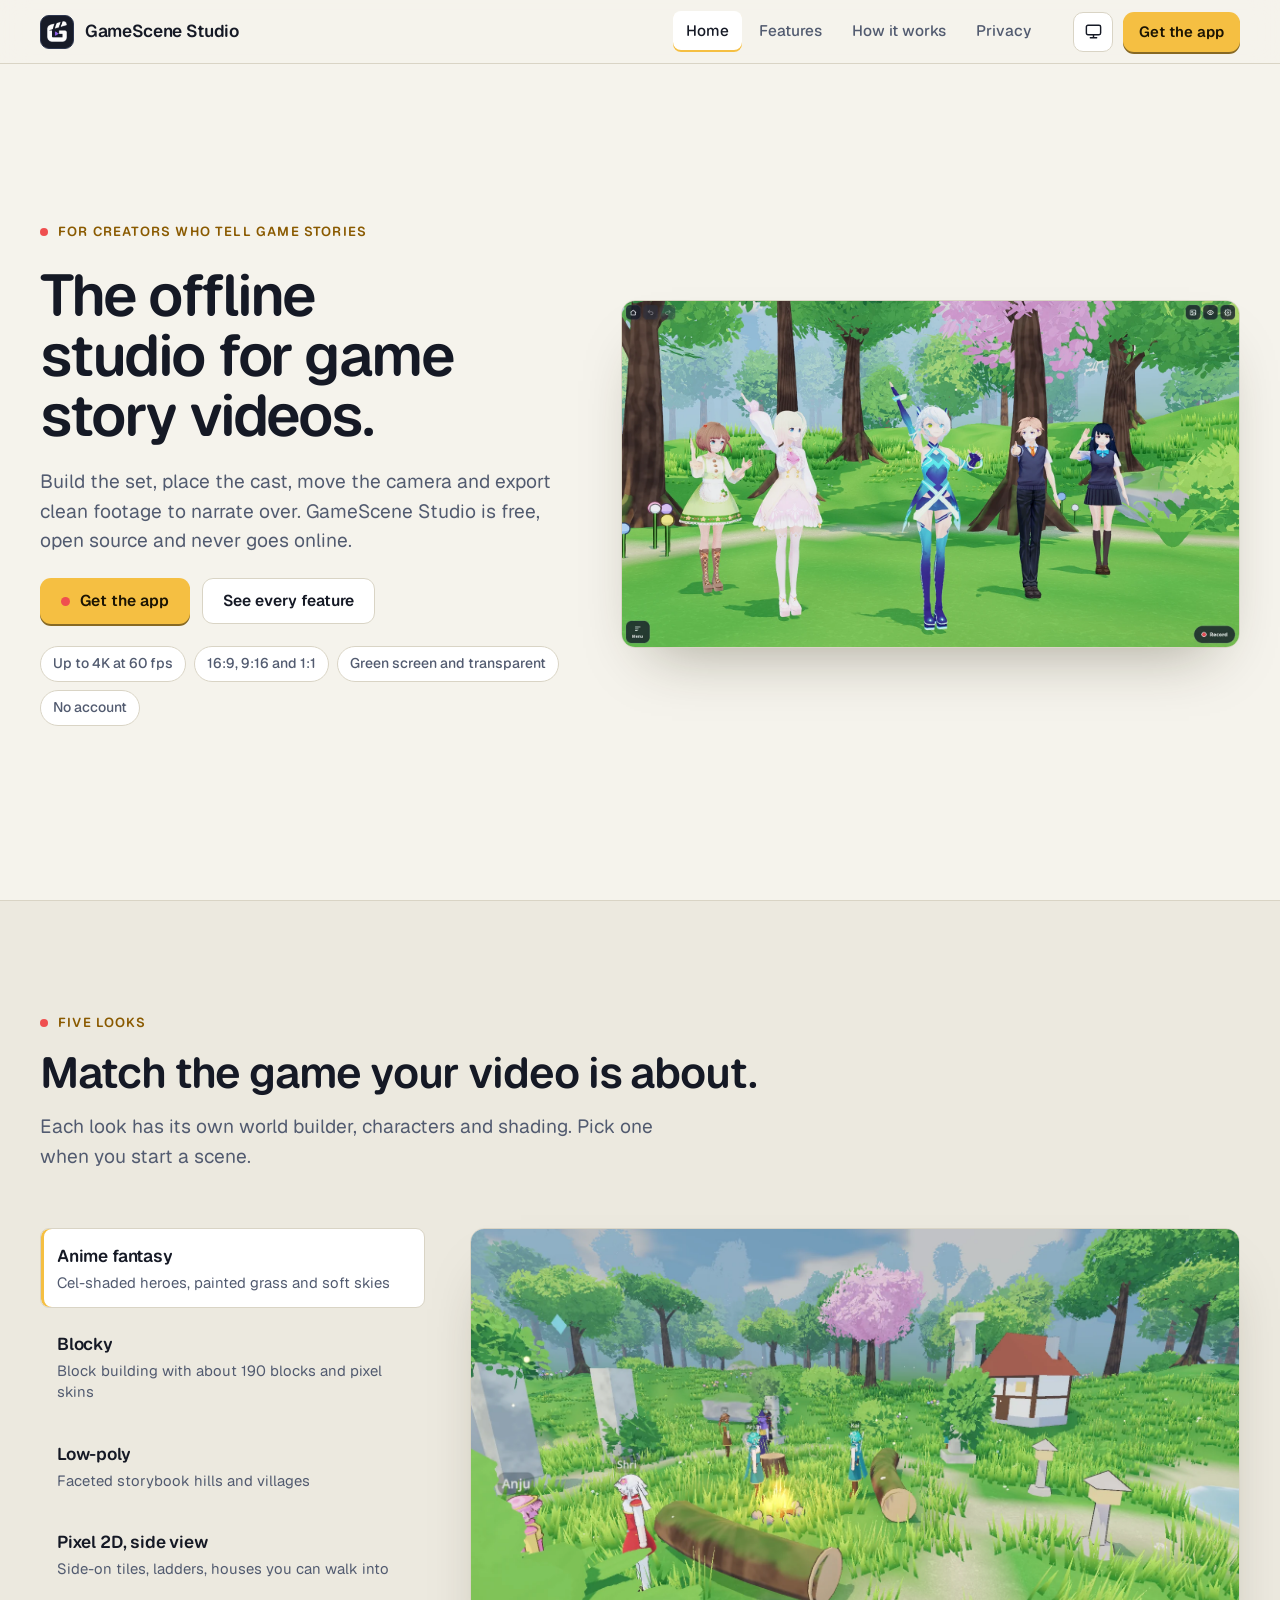
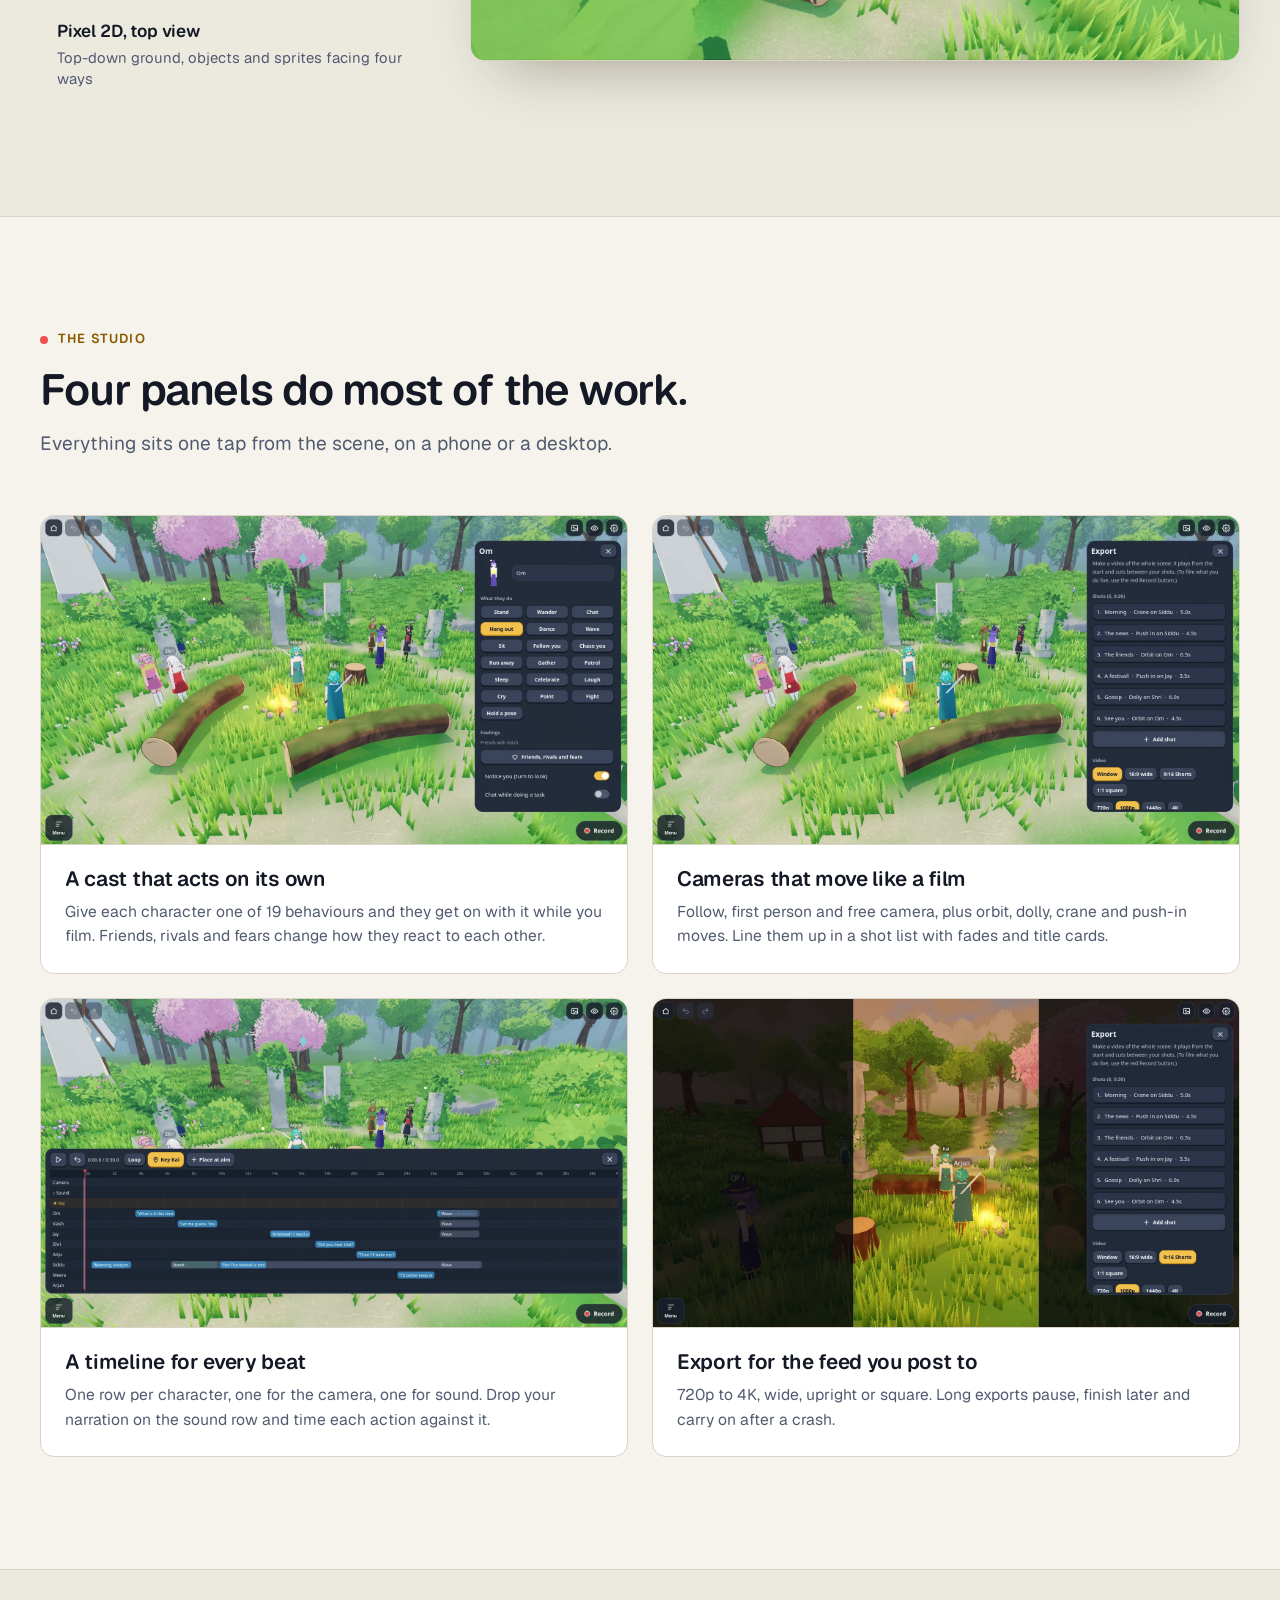
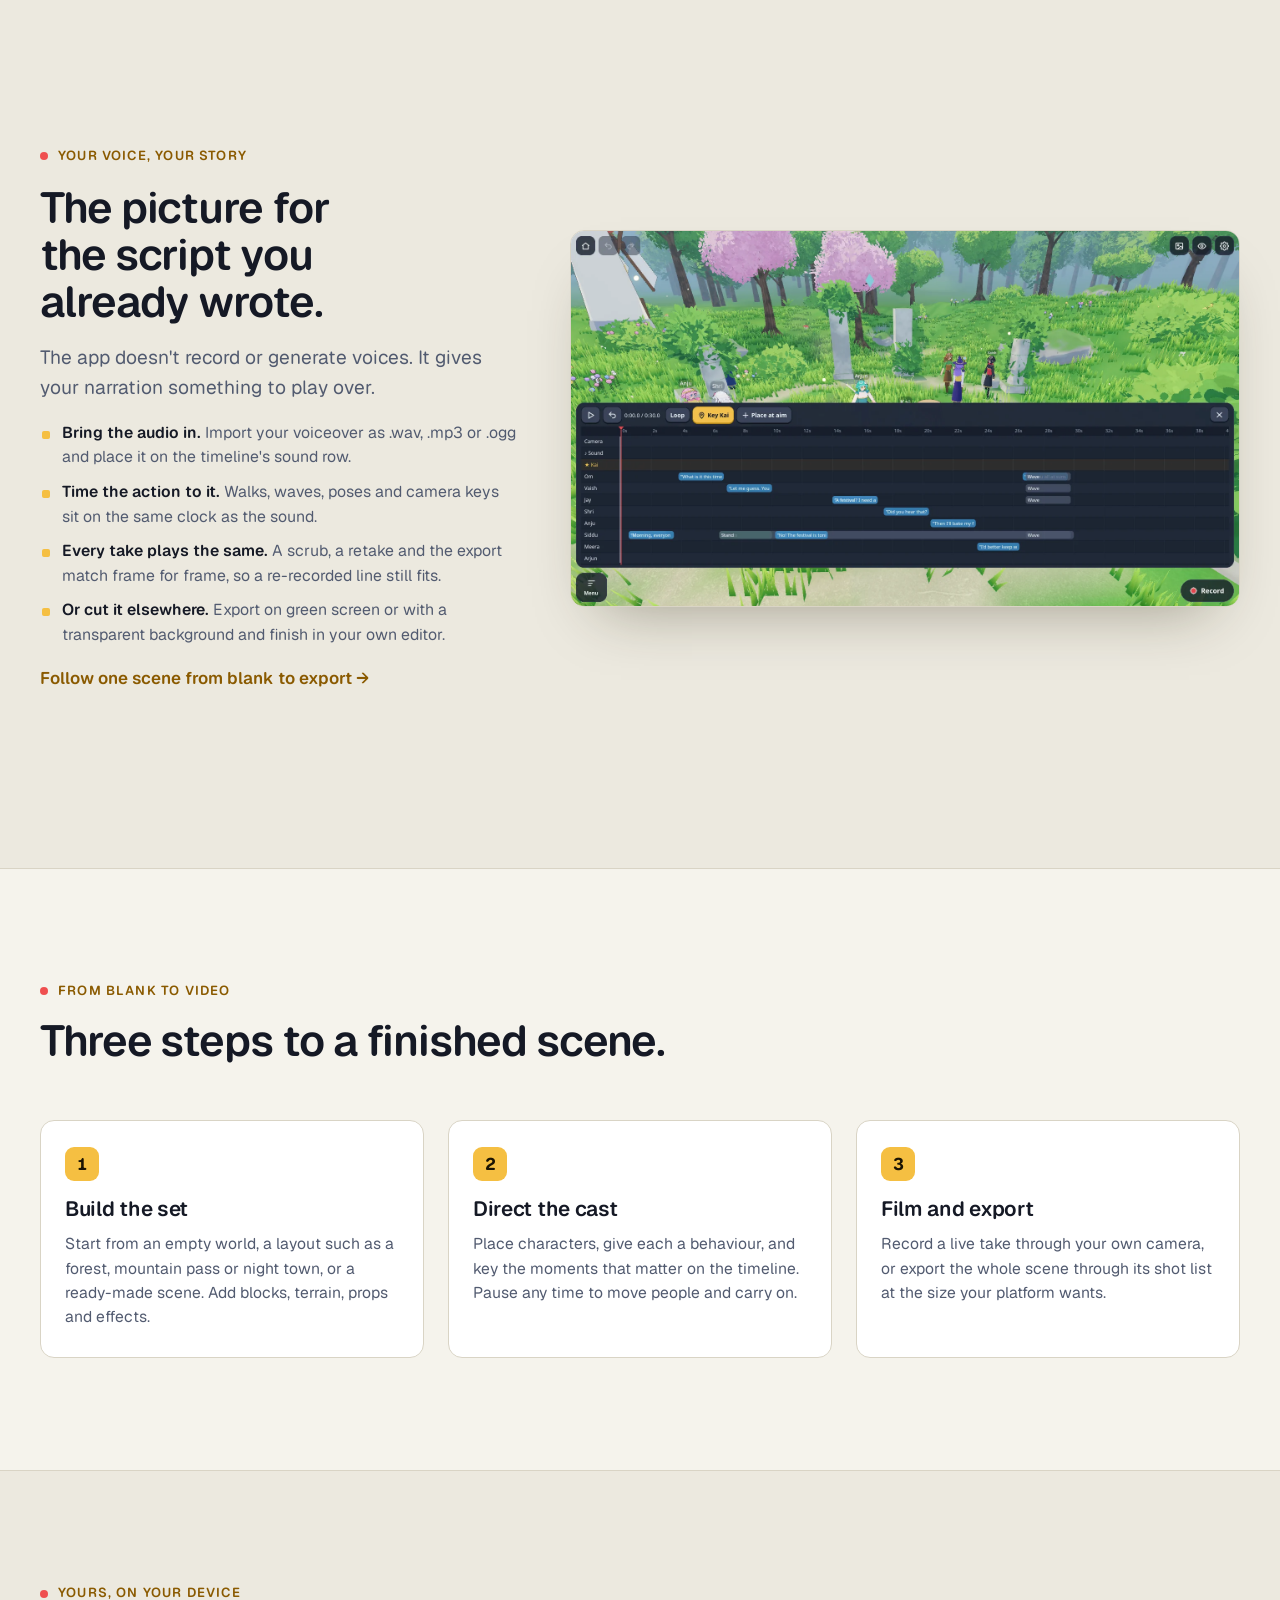
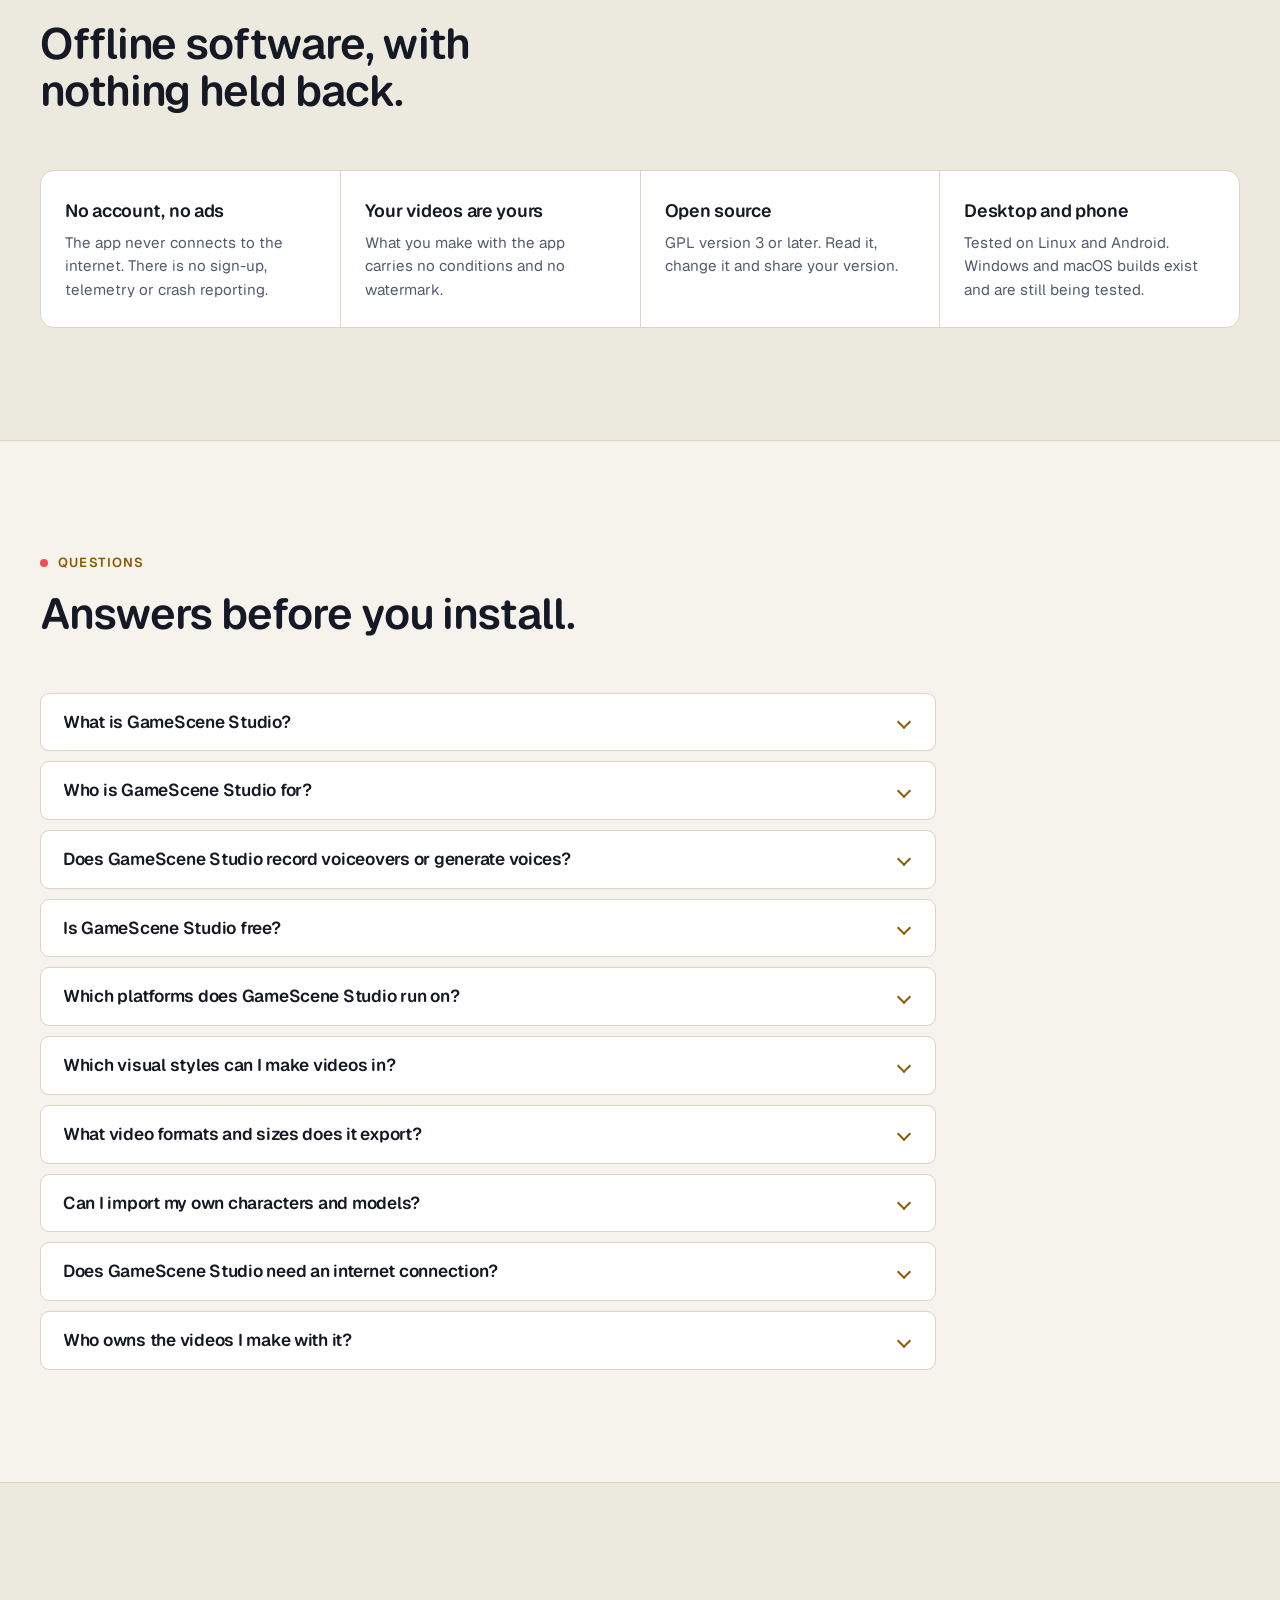
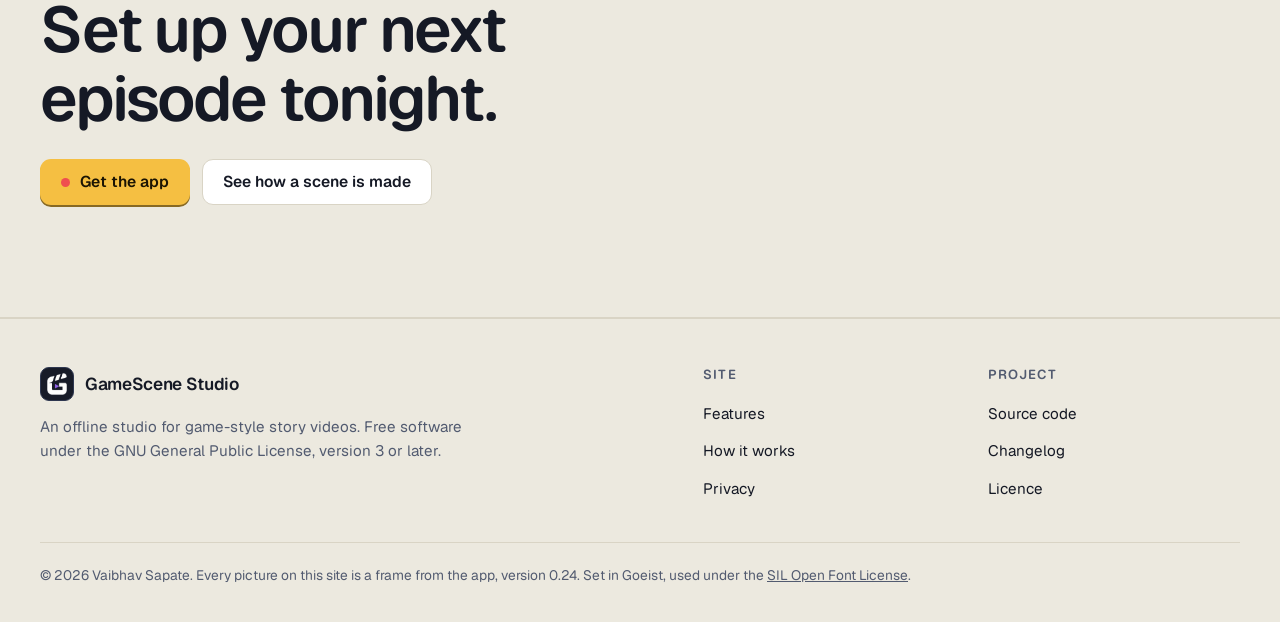
==== commit 857276fa: "feat: improve character model import, pose editing and showcase site visuals" ====
--- a/showcase/index.html
+++ b/showcase/index.html
@@ -12,24 +12,30 @@
 <meta property="og:description" content="Build a game-style scene, direct the cast, move the camera and export clean footage to narrate over. Free, open source and fully offline.">
 <meta property="og:site_name" content="GameScene Studio">
 <meta property="og:locale" content="en">
-<meta property="og:image" content="screenshots/og.jpg">
+<meta property="og:image" content="screenshots/share.png">
 <meta property="og:image:width" content="1200">
-<meta property="og:image:height" content="675">
-<meta property="og:image:alt" content="GameScene Studio with the Camera panel open over an anime-style scene at sunset">
+<meta property="og:image:height" content="630">
+<meta property="og:image:alt" content="The GameScene Studio logo">
 <meta name="twitter:card" content="summary_large_image">
 <meta name="twitter:title" content="GameScene Studio: the offline studio for game story videos">
 <meta name="twitter:description" content="Build a game-style scene, direct the cast, move the camera and export clean footage to narrate over. Free, open source and fully offline.">
-<meta name="twitter:image" content="screenshots/og.jpg">
+<meta name="twitter:image" content="screenshots/share.png">
 <meta name="robots" content="index, follow, max-image-preview:large, max-snippet:-1">
 <meta name="author" content="Vaibhav Sapate">
 
 <link rel="alternate" type="text/markdown" href="llms.txt" title="Plain-text summary of this site">
-<script type="application/ld+json">{"@context": "https://schema.org", "@type": "SoftwareApplication", "name": "GameScene Studio", "description": "An offline studio app for making game-style animated story videos (machinima): build a scene, direct characters, set up cameras and export video.", "applicationCategory": "MultimediaApplication", "applicationSubCategory": "Machinima and animation video maker", "operatingSystem": "Linux, Android, Windows, macOS", "softwareVersion": "0.24.0", "license": "https://www.gnu.org/licenses/gpl-3.0.html", "isAccessibleForFree": true, "offers": {"@type": "Offer", "price": "0", "priceCurrency": "USD"}, "author": {"@type": "Person", "name": "Vaibhav Sapate"}, "codeRepository": "https://github.com/sapatevaibhav/gamescene", "audience": {"@type": "Audience", "audienceType": "Gaming content creators who make narrated story videos"}, "featureList": ["Five visual styles: Blocky, Anime fantasy, Low-poly, Pixel 2D side view, Pixel 2D top view", "19 character behaviours, feelings between characters, reactions and triggers", "14 built-in poses, a pose editor and a shared pose library", "Follow, first-person, free and cinematic cameras (orbit, dolly, crane, push in), camera paths and a shot list", "Keyframe timeline for characters, camera and sound", "7 moods with time of day, weather and fog", "11 built-in music loops, ambience and footsteps; imports .ogg, .mp3 and .wav", "Export 720p to 4K at 24, 30 or 60 fps in 16:9, 9:16 or 1:1", "Green screen, blue screen and transparent backgrounds", "Imports .glb, .vrm, .gltf and .fbx characters, sprite sheets and Aseprite files", "Fully offline: no account, ads, telemetry or network use"], "screenshot": ["screenshots/og.jpg"]}</script>
+<script type="application/ld+json">{"@context": "https://schema.org", "@type": "SoftwareApplication", "name": "GameScene Studio", "description": "An offline studio app for making game-style animated story videos (machinima): build a scene, direct characters, set up cameras and export video.", "applicationCategory": "MultimediaApplication", "applicationSubCategory": "Machinima and animation video maker", "operatingSystem": "Linux, Android, Windows, macOS", "softwareVersion": "0.24.0", "license": "https://www.gnu.org/licenses/gpl-3.0.html", "isAccessibleForFree": true, "offers": {"@type": "Offer", "price": "0", "priceCurrency": "USD"}, "author": {"@type": "Person", "name": "Vaibhav Sapate"}, "codeRepository": "https://github.com/sapatevaibhav/gamescene", "audience": {"@type": "Audience", "audienceType": "Gaming content creators who make narrated story videos"}, "featureList": ["Five visual styles: Blocky, Anime fantasy, Low-poly, Pixel 2D side view, Pixel 2D top view", "19 character behaviours, feelings between characters, reactions and triggers", "14 built-in poses, a pose editor and a shared pose library", "Follow, first-person, free and cinematic cameras (orbit, dolly, crane, push in), camera paths and a shot list", "Keyframe timeline for characters, camera and sound", "7 moods with time of day, weather and fog", "11 built-in music loops, ambience and footsteps; imports .ogg, .mp3 and .wav", "Export 720p to 4K at 24, 30 or 60 fps in 16:9, 9:16 or 1:1", "Green screen, blue screen and transparent backgrounds", "Imports .glb, .vrm, .gltf and .fbx characters, sprite sheets and Aseprite files", "Fully offline: no account, ads, telemetry or network use"], "screenshot": ["screenshots/hero.webp"]}</script>
 <script type="application/ld+json">{"@context": "https://schema.org", "@type": "FAQPage", "mainEntity": [{"@type": "Question", "name": "What is GameScene Studio?", "acceptedAnswer": {"@type": "Answer", "text": "GameScene Studio is an offline app for making game-style animated videos, often called machinima. You build a scene, place characters, give them behaviours, set up cameras and export a video. It is made with the Godot engine and is at version 0.24."}}, {"@type": "Question", "name": "Who is GameScene Studio for?", "acceptedAnswer": {"@type": "Answer", "text": "It is for creators who make story videos about games and narrate them with their own voice: lore explainers, recaps, skits and series episodes. The app supplies the picture and the creator supplies the story and the voice."}}, {"@type": "Question", "name": "Does GameScene Studio record voiceovers or generate voices?", "acceptedAnswer": {"@type": "Answer", "text": "No. The app has no voice recording and no text-to-speech. You import your recorded voiceover as a .wav, .mp3 or .ogg file (up to 60 MB) onto the timeline's sound row, or you add it later in a video editor."}}, {"@type": "Question", "name": "Is GameScene Studio free?", "acceptedAnswer": {"@type": "Answer", "text": "Yes. It is free, open-source software under the GNU General Public License, version 3 or later. It has no ads, no account and no watermark, and nothing in the app is locked."}}, {"@type": "Question", "name": "Which platforms does GameScene Studio run on?", "acceptedAnswer": {"@type": "Answer", "text": "It is tested on Linux desktops and Android phones. Windows and macOS builds exist and are still being tested. An iOS build is not available yet."}}, {"@type": "Question", "name": "Which visual styles can I make videos in?", "acceptedAnswer": {"@type": "Answer", "text": "Five: Blocky (voxel block building), Anime fantasy (cel-shaded 3D), Low-poly (faceted 3D), Pixel 2D side view and Pixel 2D top view. Each has its own world builder and characters."}}, {"@type": "Question", "name": "What video formats and sizes does it export?", "acceptedAnswer": {"@type": "Answer", "text": "H.264 MP4 with AAC sound at 720p, 1080p, 1440p or 4K, at 24, 30 or 60 frames per second, in 16:9, 9:16 or 1:1. Backgrounds can be the scene, green screen, blue screen or transparent (ProRes 4444 MOV or a PNG sequence). MP4 export uses ffmpeg on desktop and the phone's own encoder on Android; without ffmpeg the app writes Motion-JPEG AVI."}}, {"@type": "Question", "name": "Can I import my own characters and models?", "acceptedAnswer": {"@type": "Answer", "text": "Yes. The anime style imports .glb, .vrm, .gltf and .fbx characters and the low-poly style imports .glb, .gltf and .fbx. Bones are matched across 12 rig conventions, including Mixamo, VRoid, Unreal and Blender. Pixel 2D imports .png and .webp sprite sheets and Aseprite files, and Blocky imports 64 × 64 skins."}}, {"@type": "Question", "name": "Does GameScene Studio need an internet connection?", "acceptedAnswer": {"@type": "Answer", "text": "No. The app never connects to the internet. It has no accounts, analytics, telemetry or crash reporting, and everything you make stays on your device."}}, {"@type": "Question", "name": "Who owns the videos I make with it?", "acceptedAnswer": {"@type": "Answer", "text": "You do. What you make with the app (scenes, videos and screenshots) is yours, with no conditions."}}]}</script>
 <meta name="theme-color" content="#10131c">
 <link rel="icon" type="image/png" href="screenshots/icon.png">
 <link rel="preload" href="fonts/Goeist-Variable.woff2" as="font" type="font/woff2" crossorigin>
 <link rel="stylesheet" href="styles.css">
+<script async src="https://www.googletagmanager.com/gtm.js?id=GTM-NMQBMV78"></script>
+<script>
+  window.dataLayer = window.dataLayer || [];
+  function gtag(){dataLayer.push(arguments);}
+  gtag('js', new Date());
+</script>
 <script>try{var t=localStorage.getItem("theme");if(t==="light"||t==="dark")document.documentElement.setAttribute("data-theme",t)}catch(e){}</script>
 </head>
 <body>
@@ -69,7 +75,7 @@
         <li>No account</li>
       </ul>
     </div>
-    <div class="hero-shot"><a class="shot" href="screenshots/hero-camera.webp" aria-haspopup="dialog" aria-label="Enlarge the screenshot: The studio at sunset with the Camera panel open on a cinematic orbit shot"><img src="screenshots/hero-camera.webp" alt="The studio at sunset with the Camera panel open on a cinematic orbit shot" width="1600" height="900" fetchpriority="high"></a></div>
+    <div class="hero-shot"><a class="shot" href="screenshots/hero.webp" aria-haspopup="dialog" aria-label="Enlarge the screenshot: The studio with five imported anime characters posing in a forest glade under a blossom tree"><img src="screenshots/hero.webp" alt="The studio with five imported anime characters posing in a forest glade under a blossom tree" width="1600" height="900" fetchpriority="high"></a></div>
   </div>
 </section>
 
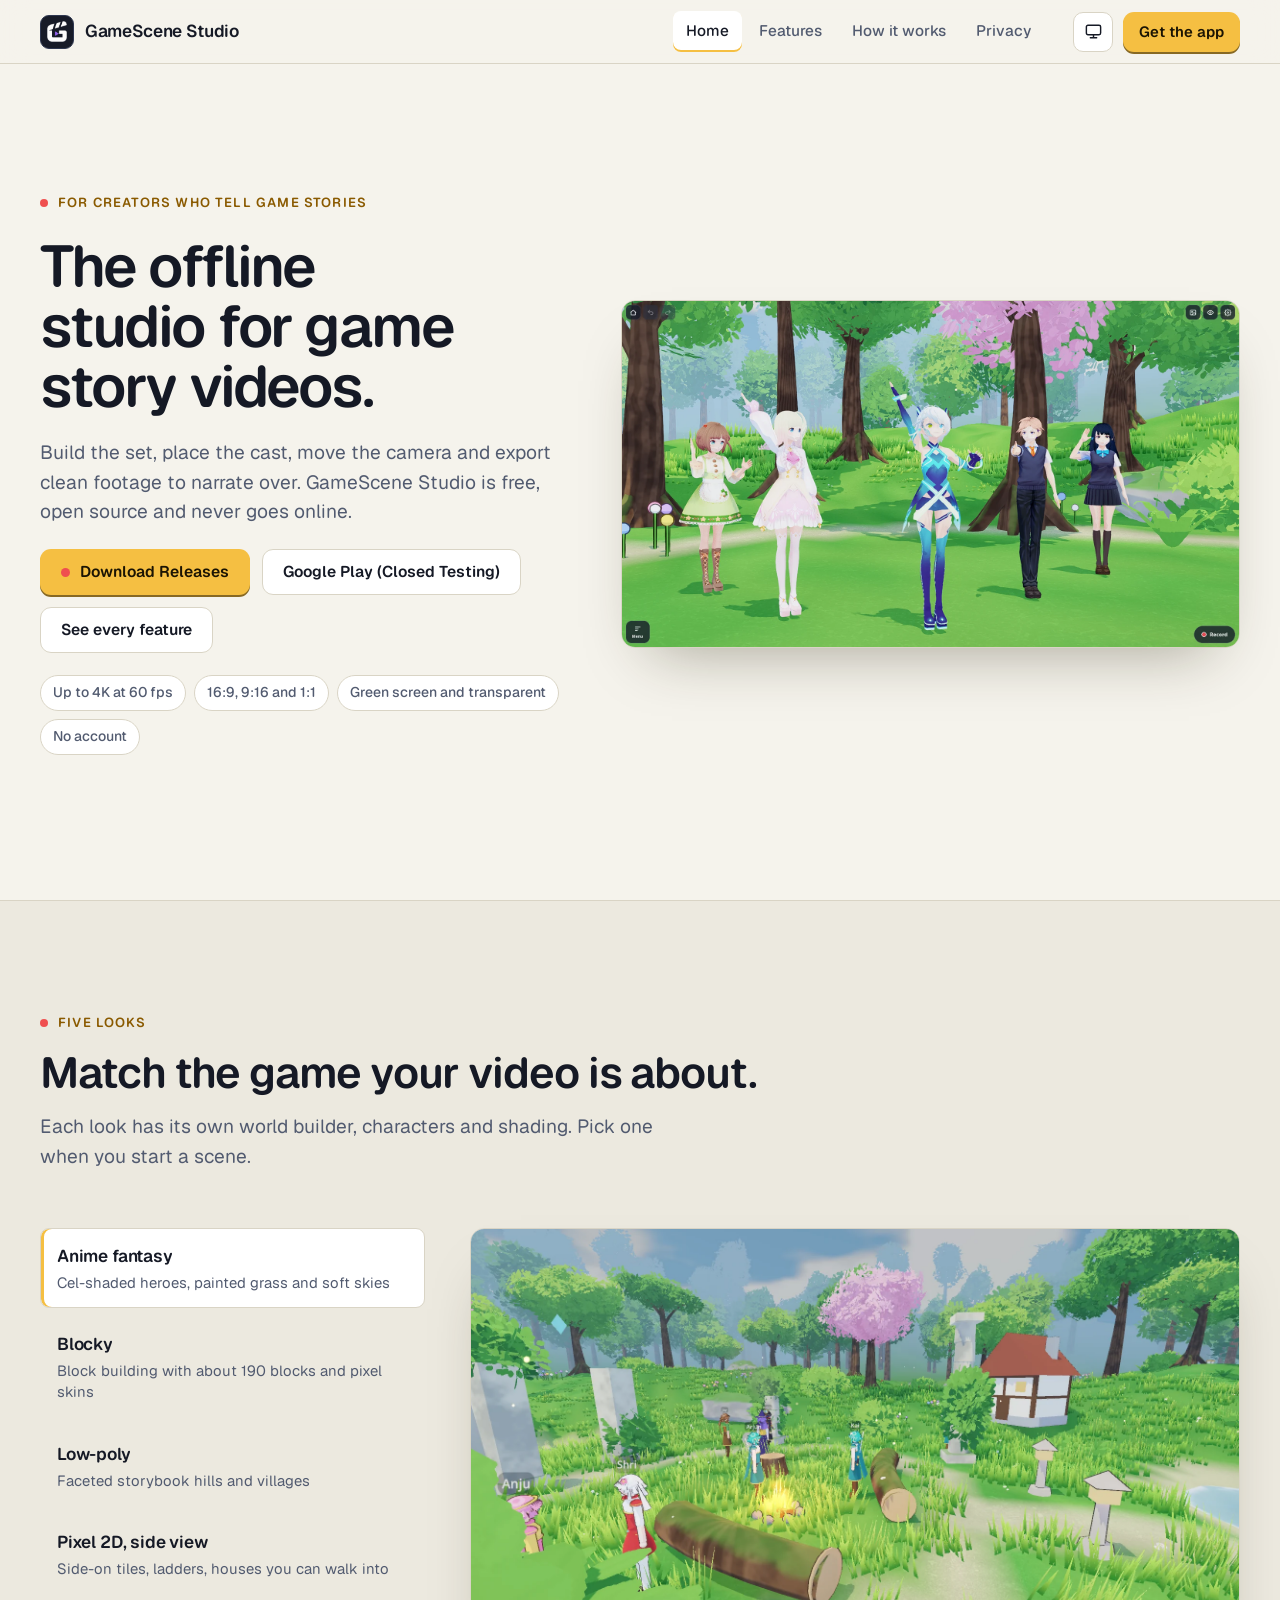
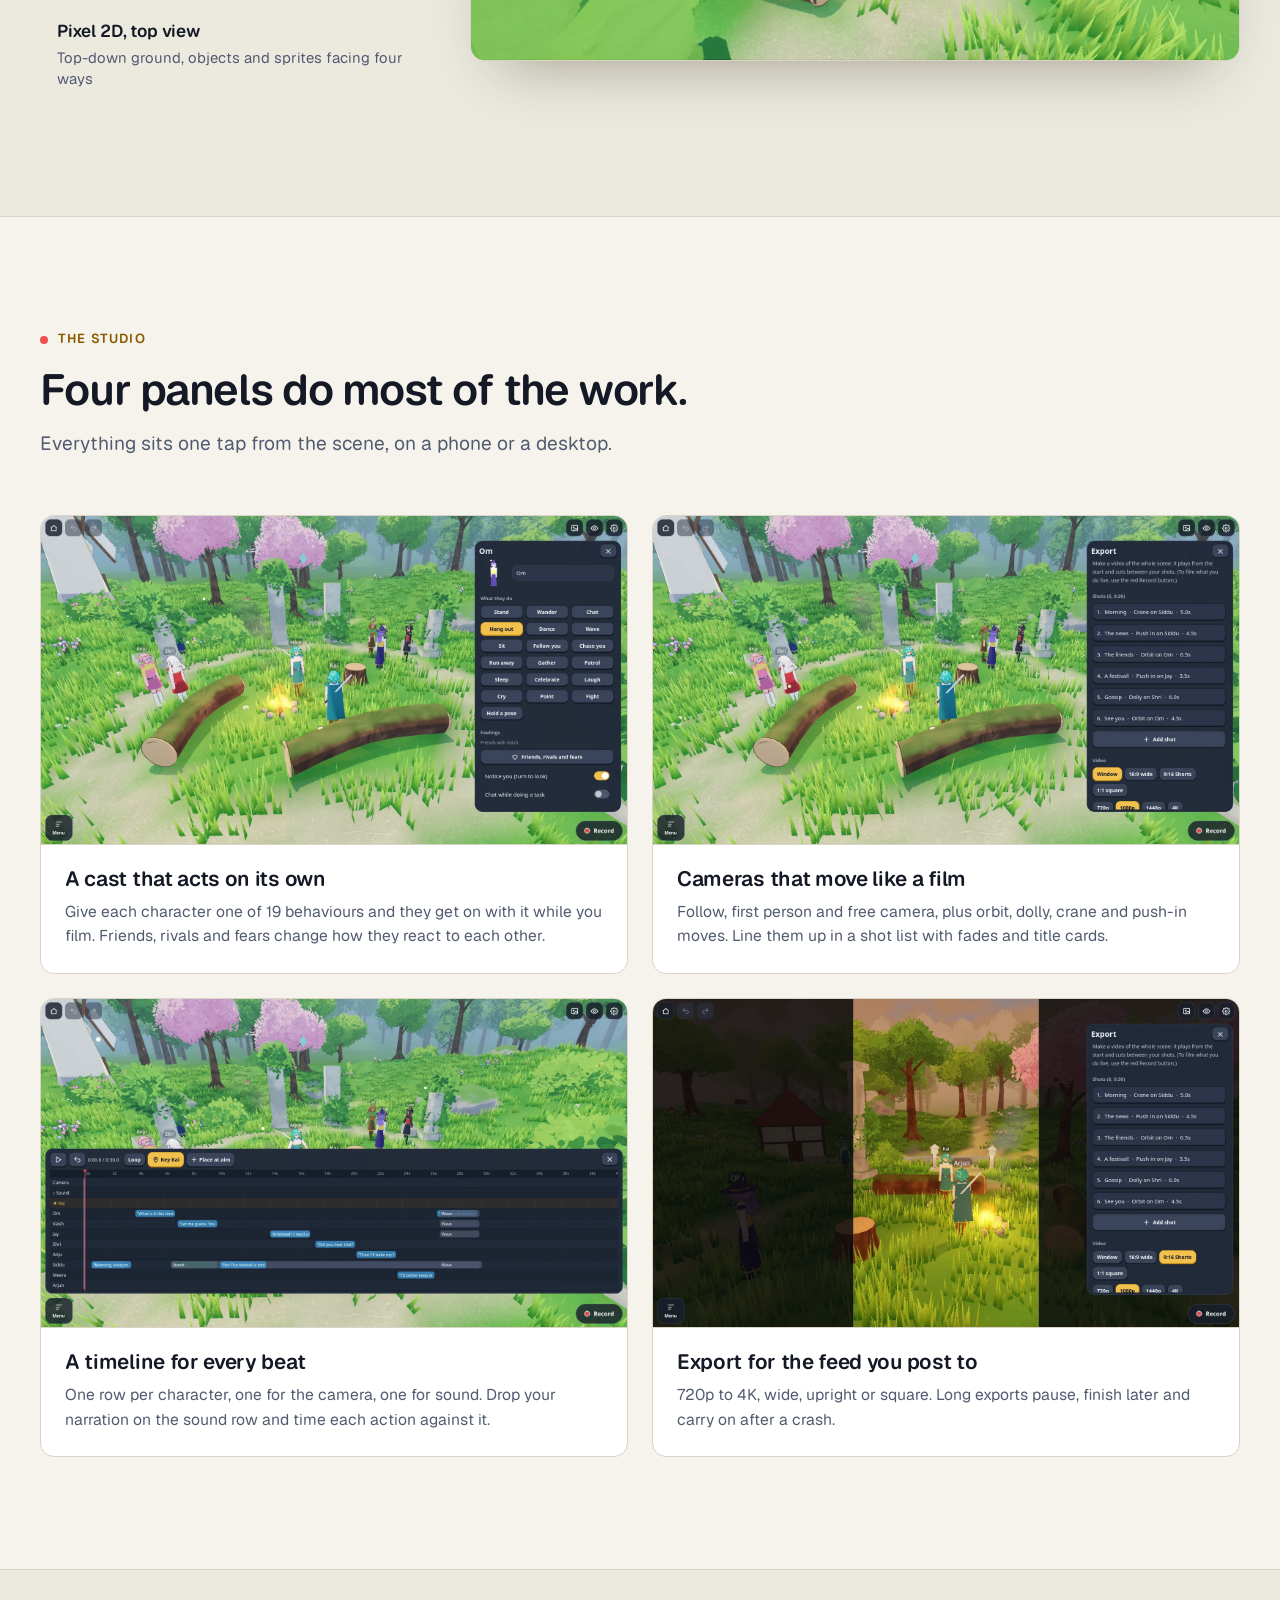
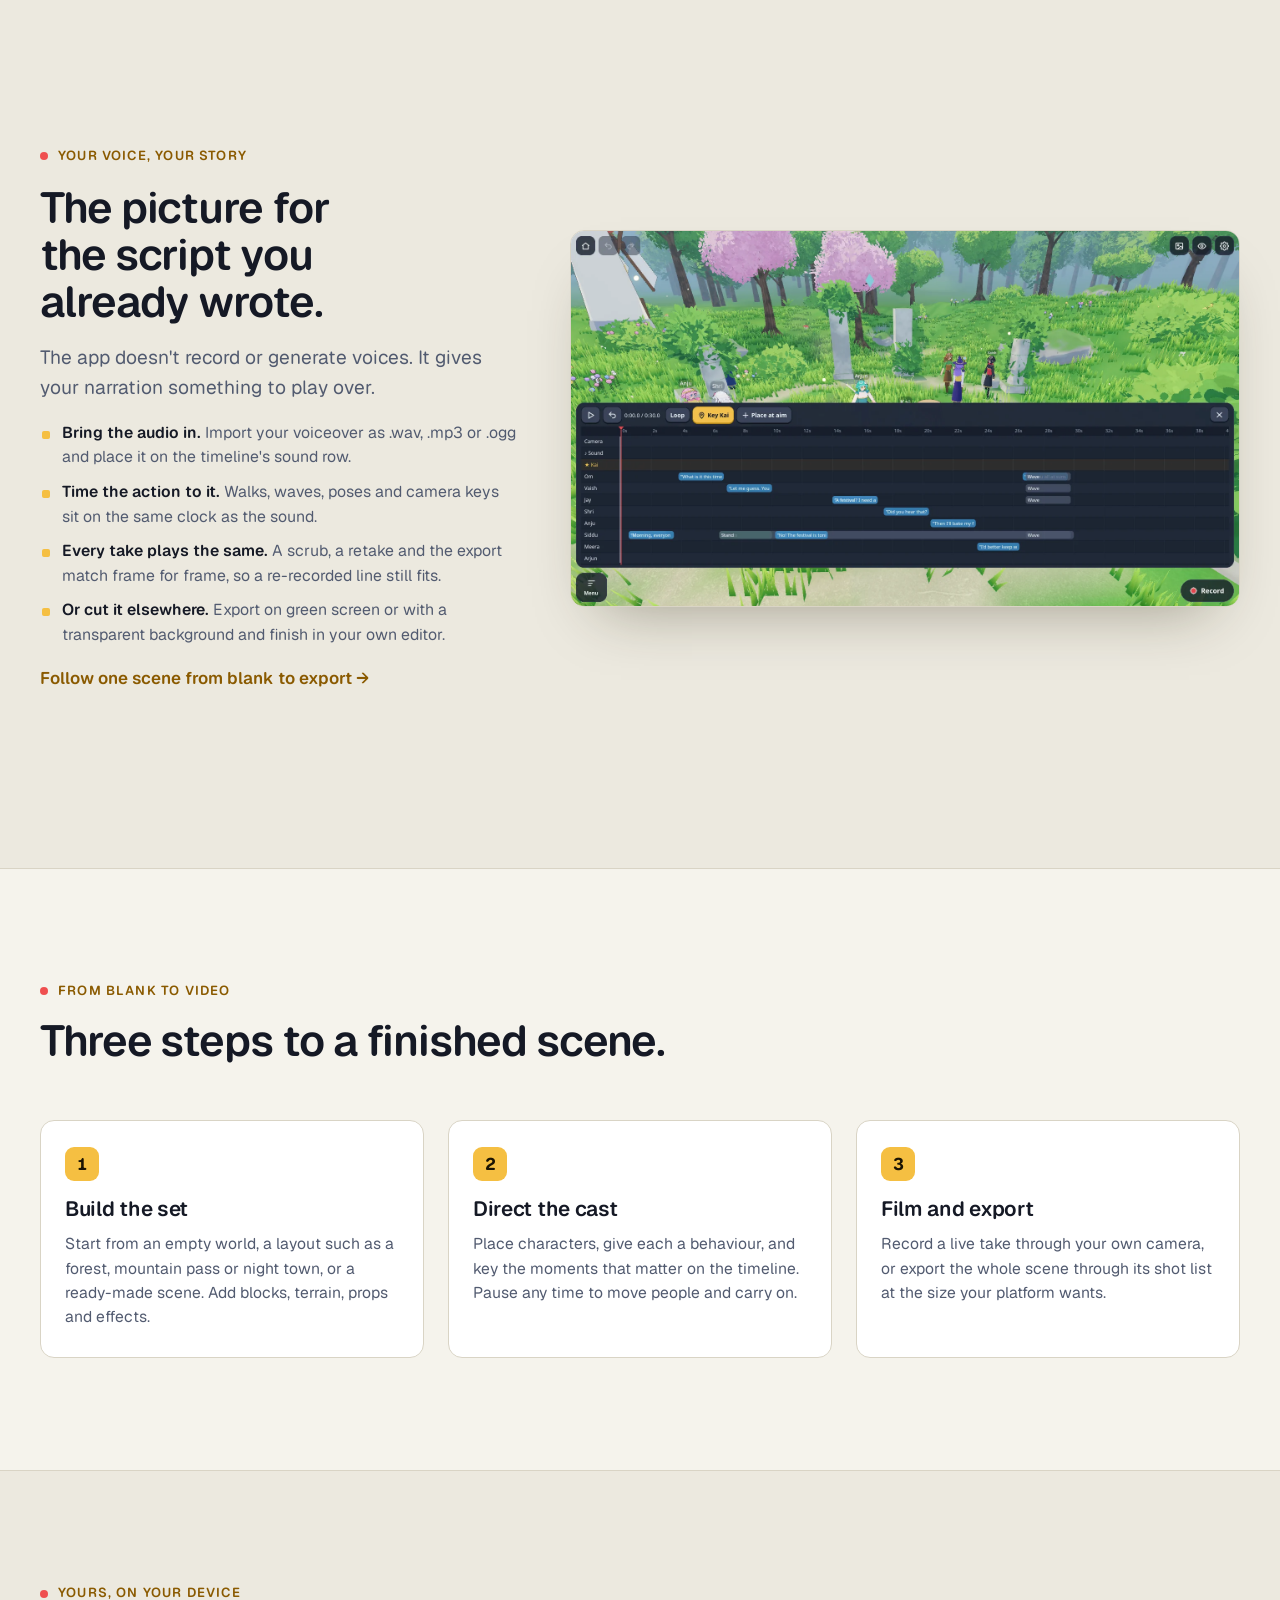
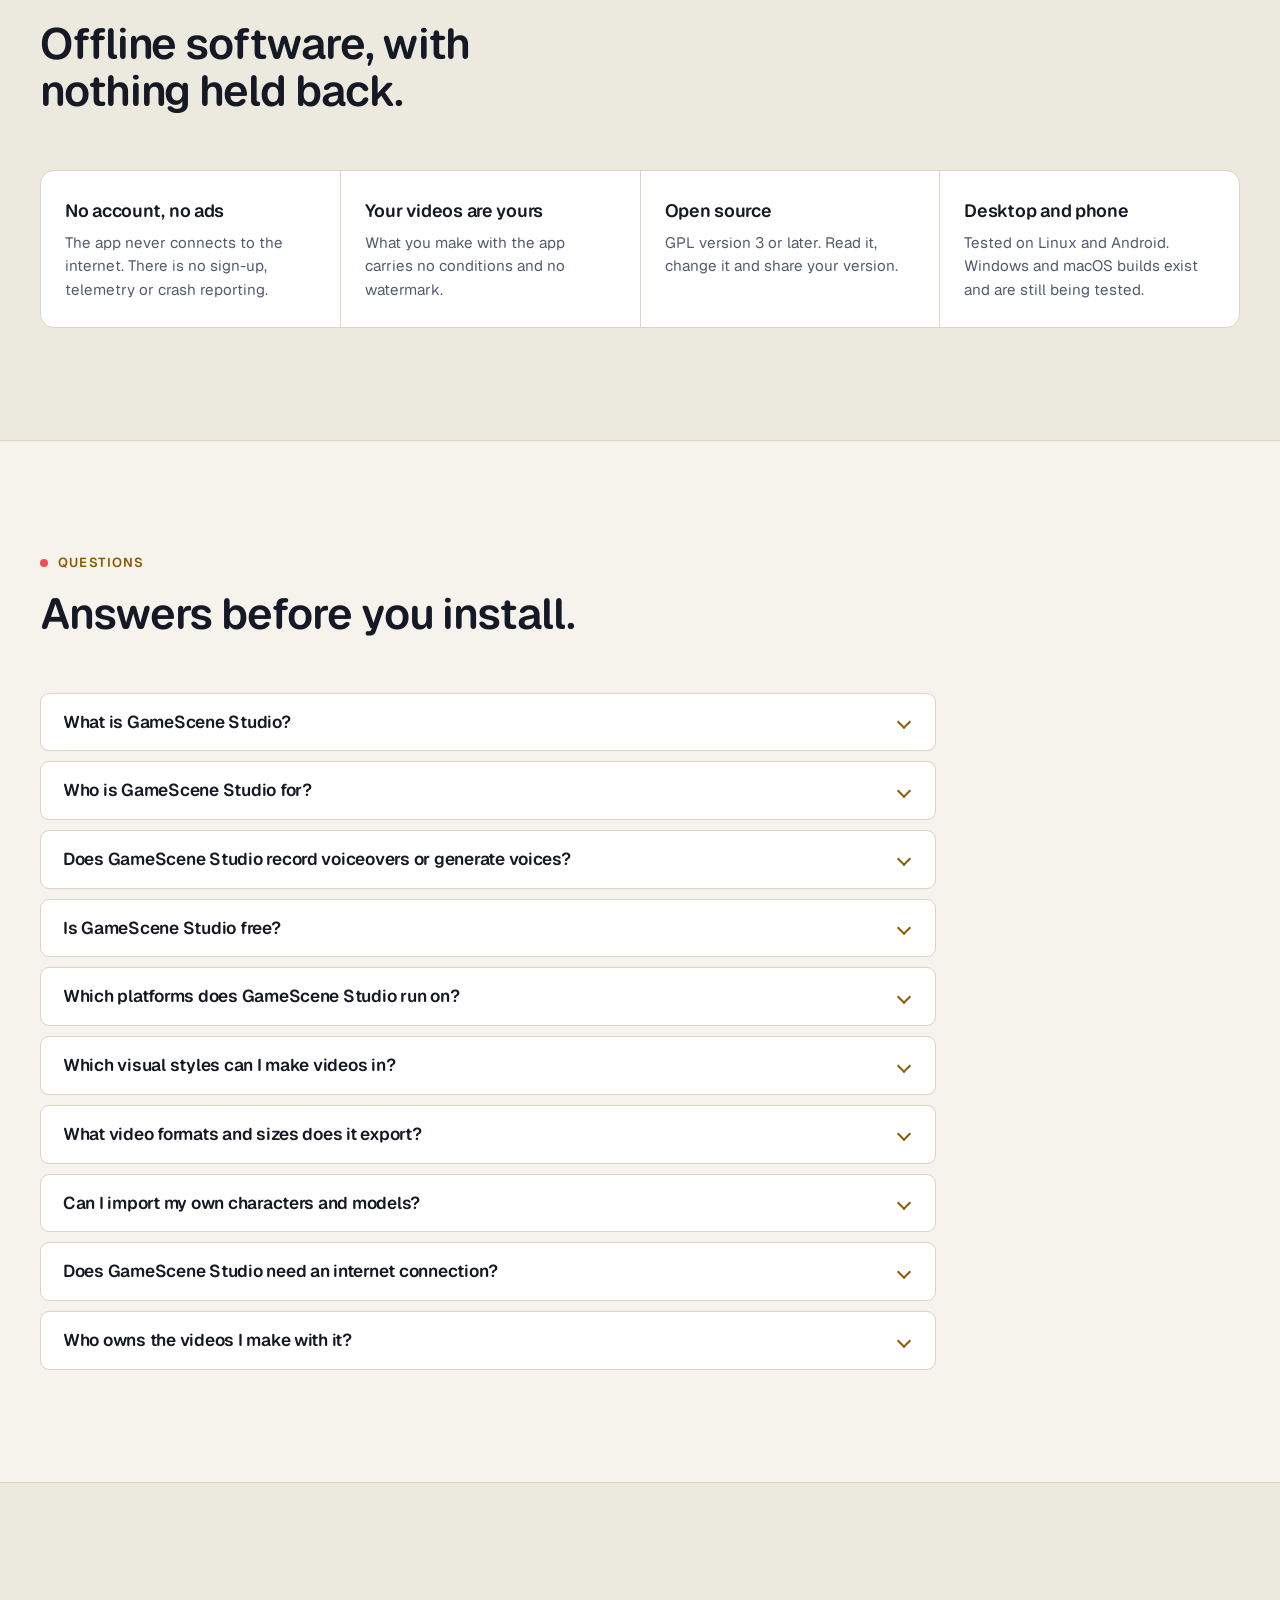
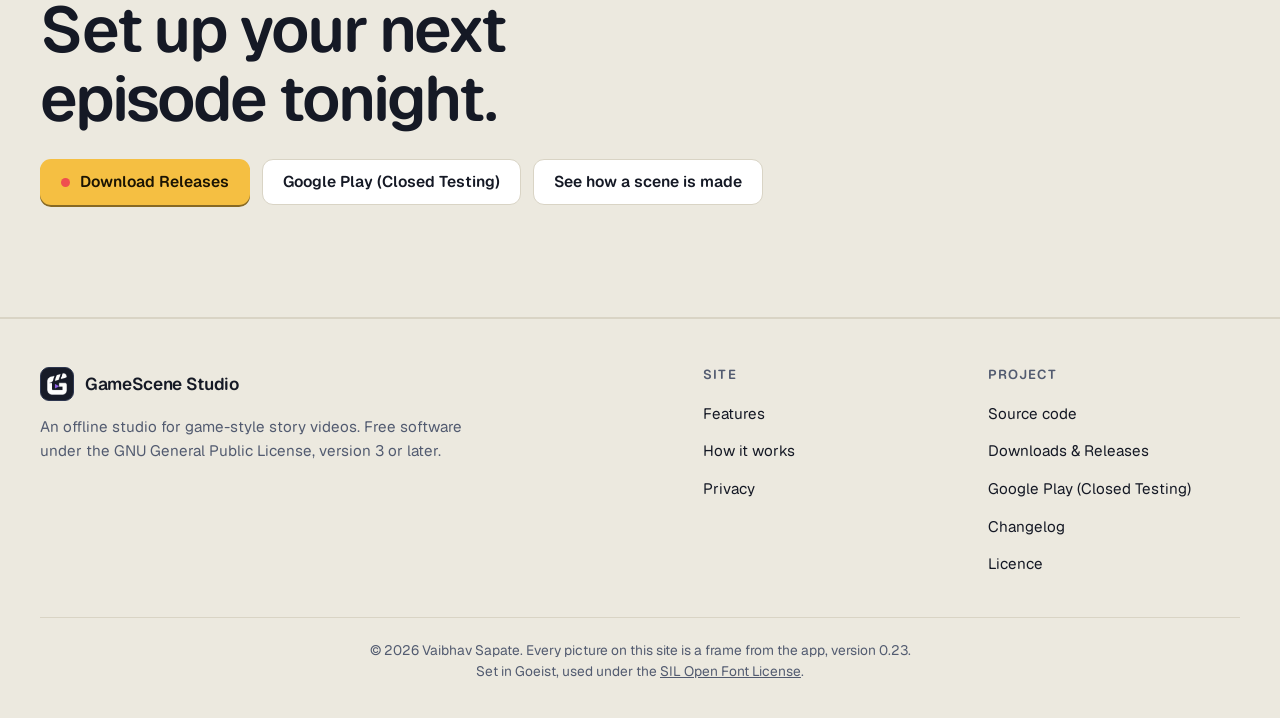
==== commit 5287b59c: "feat: add Android release signing support and showcase download/redirect pages" ====
--- a/showcase/index.html
+++ b/showcase/index.html
@@ -12,22 +12,29 @@
 <meta property="og:description" content="Build a game-style scene, direct the cast, move the camera and export clean footage to narrate over. Free, open source and fully offline.">
 <meta property="og:site_name" content="GameScene Studio">
 <meta property="og:locale" content="en">
-<meta property="og:image" content="screenshots/share.png">
+<meta property="og:image" content="https://gamescene.ekaai.tech/screenshots/share.png">
 <meta property="og:image:width" content="1200">
 <meta property="og:image:height" content="630">
 <meta property="og:image:alt" content="The GameScene Studio logo">
 <meta name="twitter:card" content="summary_large_image">
 <meta name="twitter:title" content="GameScene Studio: the offline studio for game story videos">
 <meta name="twitter:description" content="Build a game-style scene, direct the cast, move the camera and export clean footage to narrate over. Free, open source and fully offline.">
-<meta name="twitter:image" content="screenshots/share.png">
+<meta name="twitter:image" content="https://gamescene.ekaai.tech/screenshots/share.png">
 <meta name="robots" content="index, follow, max-image-preview:large, max-snippet:-1">
 <meta name="author" content="Vaibhav Sapate">
-
+<link rel="canonical" href="https://gamescene.ekaai.tech/">
+<meta property="og:url" content="https://gamescene.ekaai.tech/">
 <link rel="alternate" type="text/markdown" href="llms.txt" title="Plain-text summary of this site">
-<script type="application/ld+json">{"@context": "https://schema.org", "@type": "SoftwareApplication", "name": "GameScene Studio", "description": "An offline studio app for making game-style animated story videos (machinima): build a scene, direct characters, set up cameras and export video.", "applicationCategory": "MultimediaApplication", "applicationSubCategory": "Machinima and animation video maker", "operatingSystem": "Linux, Android, Windows, macOS", "softwareVersion": "0.24.0", "license": "https://www.gnu.org/licenses/gpl-3.0.html", "isAccessibleForFree": true, "offers": {"@type": "Offer", "price": "0", "priceCurrency": "USD"}, "author": {"@type": "Person", "name": "Vaibhav Sapate"}, "codeRepository": "https://github.com/sapatevaibhav/gamescene", "audience": {"@type": "Audience", "audienceType": "Gaming content creators who make narrated story videos"}, "featureList": ["Five visual styles: Blocky, Anime fantasy, Low-poly, Pixel 2D side view, Pixel 2D top view", "19 character behaviours, feelings between characters, reactions and triggers", "14 built-in poses, a pose editor and a shared pose library", "Follow, first-person, free and cinematic cameras (orbit, dolly, crane, push in), camera paths and a shot list", "Keyframe timeline for characters, camera and sound", "7 moods with time of day, weather and fog", "11 built-in music loops, ambience and footsteps; imports .ogg, .mp3 and .wav", "Export 720p to 4K at 24, 30 or 60 fps in 16:9, 9:16 or 1:1", "Green screen, blue screen and transparent backgrounds", "Imports .glb, .vrm, .gltf and .fbx characters, sprite sheets and Aseprite files", "Fully offline: no account, ads, telemetry or network use"], "screenshot": ["screenshots/hero.webp"]}</script>
-<script type="application/ld+json">{"@context": "https://schema.org", "@type": "FAQPage", "mainEntity": [{"@type": "Question", "name": "What is GameScene Studio?", "acceptedAnswer": {"@type": "Answer", "text": "GameScene Studio is an offline app for making game-style animated videos, often called machinima. You build a scene, place characters, give them behaviours, set up cameras and export a video. It is made with the Godot engine and is at version 0.24."}}, {"@type": "Question", "name": "Who is GameScene Studio for?", "acceptedAnswer": {"@type": "Answer", "text": "It is for creators who make story videos about games and narrate them with their own voice: lore explainers, recaps, skits and series episodes. The app supplies the picture and the creator supplies the story and the voice."}}, {"@type": "Question", "name": "Does GameScene Studio record voiceovers or generate voices?", "acceptedAnswer": {"@type": "Answer", "text": "No. The app has no voice recording and no text-to-speech. You import your recorded voiceover as a .wav, .mp3 or .ogg file (up to 60 MB) onto the timeline's sound row, or you add it later in a video editor."}}, {"@type": "Question", "name": "Is GameScene Studio free?", "acceptedAnswer": {"@type": "Answer", "text": "Yes. It is free, open-source software under the GNU General Public License, version 3 or later. It has no ads, no account and no watermark, and nothing in the app is locked."}}, {"@type": "Question", "name": "Which platforms does GameScene Studio run on?", "acceptedAnswer": {"@type": "Answer", "text": "It is tested on Linux desktops and Android phones. Windows and macOS builds exist and are still being tested. An iOS build is not available yet."}}, {"@type": "Question", "name": "Which visual styles can I make videos in?", "acceptedAnswer": {"@type": "Answer", "text": "Five: Blocky (voxel block building), Anime fantasy (cel-shaded 3D), Low-poly (faceted 3D), Pixel 2D side view and Pixel 2D top view. Each has its own world builder and characters."}}, {"@type": "Question", "name": "What video formats and sizes does it export?", "acceptedAnswer": {"@type": "Answer", "text": "H.264 MP4 with AAC sound at 720p, 1080p, 1440p or 4K, at 24, 30 or 60 frames per second, in 16:9, 9:16 or 1:1. Backgrounds can be the scene, green screen, blue screen or transparent (ProRes 4444 MOV or a PNG sequence). MP4 export uses ffmpeg on desktop and the phone's own encoder on Android; without ffmpeg the app writes Motion-JPEG AVI."}}, {"@type": "Question", "name": "Can I import my own characters and models?", "acceptedAnswer": {"@type": "Answer", "text": "Yes. The anime style imports .glb, .vrm, .gltf and .fbx characters and the low-poly style imports .glb, .gltf and .fbx. Bones are matched across 12 rig conventions, including Mixamo, VRoid, Unreal and Blender. Pixel 2D imports .png and .webp sprite sheets and Aseprite files, and Blocky imports 64 × 64 skins."}}, {"@type": "Question", "name": "Does GameScene Studio need an internet connection?", "acceptedAnswer": {"@type": "Answer", "text": "No. The app never connects to the internet. It has no accounts, analytics, telemetry or crash reporting, and everything you make stays on your device."}}, {"@type": "Question", "name": "Who owns the videos I make with it?", "acceptedAnswer": {"@type": "Answer", "text": "You do. What you make with the app (scenes, videos and screenshots) is yours, with no conditions."}}]}</script>
+<script type="application/ld+json">{"@context": "https://schema.org", "@type": "SoftwareApplication", "name": "GameScene Studio", "description": "An offline studio app for making game-style animated story videos (machinima): build a scene, direct characters, set up cameras and export video.", "applicationCategory": "MultimediaApplication", "applicationSubCategory": "Machinima and animation video maker", "operatingSystem": "Linux, Android, Windows, macOS", "softwareVersion": "0.24.0", "license": "https://www.gnu.org/licenses/gpl-3.0.html", "isAccessibleForFree": true, "downloadUrl": "https://github.com/sapatevaibhav/gamescene/releases", "installUrl": "https://groups.google.com/g/brainroll/c/-8ieRednknI", "offers": {"@type": "Offer", "price": "0", "priceCurrency": "USD"}, "author": {"@type": "Person", "name": "Vaibhav Sapate"}, "codeRepository": "https://github.com/sapatevaibhav/gamescene", "audience": {"@type": "Audience", "audienceType": "Gaming content creators who make narrated story videos"}, "featureList": ["Five visual styles: Blocky, Anime fantasy, Low-poly, Pixel 2D side view, Pixel 2D top view", "19 character behaviours, feelings between characters, reactions and triggers", "14 built-in poses, a pose editor and a shared pose library", "Follow, first-person, free and cinematic cameras (orbit, dolly, crane, push in), camera paths and a shot list", "Keyframe timeline for characters, camera and sound", "7 moods with time of day, weather and fog", "11 built-in music loops, ambience and footsteps; imports .ogg, .mp3 and .wav", "Export 720p to 4K at 24, 30 or 60 fps in 16:9, 9:16 or 1:1", "Green screen, blue screen and transparent backgrounds", "Imports .glb, .vrm, .gltf and .fbx characters, sprite sheets and Aseprite files", "Fully offline: no account, ads, telemetry or network use"], "screenshot": ["https://gamescene.ekaai.tech/screenshots/hero.webp"], "url": "https://gamescene.ekaai.tech/"}</script>
+<script type="application/ld+json">{"@context": "https://schema.org", "@type": "FAQPage", "mainEntity": [{"@type": "Question", "name": "What is GameScene Studio?", "acceptedAnswer": {"@type": "Answer", "text": "GameScene Studio is an offline app for making game-style animated videos, often called machinima. You build a scene, place characters, give them behaviours, set up cameras and export a video. It is made with the Godot engine and is at version 0.24."}}, {"@type": "Question", "name": "Who is GameScene Studio for?", "acceptedAnswer": {"@type": "Answer", "text": "It is for creators who make story videos about games and narrate them with their own voice: lore explainers, recaps, skits and series episodes. The app supplies the picture and the creator supplies the story and the voice."}}, {"@type": "Question", "name": "Does GameScene Studio record voiceovers or generate voices?", "acceptedAnswer": {"@type": "Answer", "text": "No. The app has no voice recording and no text-to-speech. You import your recorded voiceover as a .wav, .mp3 or .ogg file (up to 60 MB) onto the timeline's sound row, or you add it later in a video editor."}}, {"@type": "Question", "name": "Is GameScene Studio free?", "acceptedAnswer": {"@type": "Answer", "text": "Yes. It is free, open-source software under the GNU General Public License, version 3 or later. It has no ads, no account and no watermark, and nothing in the app is locked."}}, {"@type": "Question", "name": "Which platforms does GameScene Studio run on?", "acceptedAnswer": {"@type": "Answer", "text": "It is tested on Linux desktops and Android phones. Pre-built Linux binaries and Android APKs are available on GitHub Releases. Android is also in closed testing on Google Play: joining the Google Group grants access, and the group announcement contains the direct Play Store install link. Windows and macOS builds exist and are still being tested. An iOS build is not available yet."}}, {"@type": "Question", "name": "Which visual styles can I make videos in?", "acceptedAnswer": {"@type": "Answer", "text": "Five: Blocky (voxel block building), Anime fantasy (cel-shaded 3D), Low-poly (faceted 3D), Pixel 2D side view and Pixel 2D top view. Each has its own world builder and characters."}}, {"@type": "Question", "name": "What video formats and sizes does it export?", "acceptedAnswer": {"@type": "Answer", "text": "H.264 MP4 with AAC sound at 720p, 1080p, 1440p or 4K, at 24, 30 or 60 frames per second, in 16:9, 9:16 or 1:1. Backgrounds can be the scene, green screen, blue screen or transparent (ProRes 4444 MOV or a PNG sequence). MP4 export uses ffmpeg on desktop and the phone's own encoder on Android; without ffmpeg the app writes Motion-JPEG AVI."}}, {"@type": "Question", "name": "Can I import my own characters and models?", "acceptedAnswer": {"@type": "Answer", "text": "Yes. The anime style imports .glb, .vrm, .gltf and .fbx characters and the low-poly style imports .glb, .gltf and .fbx. Bones are matched across 12 rig conventions, including Mixamo, VRoid, Unreal and Blender. Pixel 2D imports .png and .webp sprite sheets and Aseprite files, and Blocky imports 64 × 64 skins."}}, {"@type": "Question", "name": "Does GameScene Studio need an internet connection?", "acceptedAnswer": {"@type": "Answer", "text": "No. The app never connects to the internet. It has no accounts, analytics, telemetry or crash reporting, and everything you make stays on your device."}}, {"@type": "Question", "name": "Who owns the videos I make with it?", "acceptedAnswer": {"@type": "Answer", "text": "You do. What you make with the app (scenes, videos and screenshots) is yours, with no conditions."}}]}</script>
 <meta name="theme-color" content="#10131c">
-<link rel="icon" type="image/png" href="screenshots/icon.png">
+<link rel="icon" href="favicon.ico" sizes="48x48">
+<link rel="icon" type="image/png" sizes="48x48" href="favicon-48x48.png">
+<link rel="icon" type="image/png" sizes="96x96" href="favicon-96x96.png">
+<link rel="icon" type="image/png" sizes="192x192" href="favicon-192x192.png">
+<link rel="icon" type="image/png" sizes="32x32" href="favicon-32x32.png">
+<link rel="apple-touch-icon" sizes="180x180" href="apple-touch-icon.png">
+<link rel="manifest" href="site.webmanifest">
 <link rel="preload" href="fonts/Goeist-Variable.woff2" as="font" type="font/woff2" crossorigin>
 <link rel="stylesheet" href="styles.css">
 <script async src="https://www.googletagmanager.com/gtm.js?id=GTM-NMQBMV78"></script>
@@ -49,7 +56,7 @@
     <nav class="nav-links" id="nav-links" aria-label="Main"><a href="index.html" aria-current="page">Home</a><a href="features.html">Features</a><a href="how-it-works.html">How it works</a><a href="privacy.html">Privacy</a></nav>
     <div class="nav-tools">
       <button class="icon-btn" type="button" data-theme-btn aria-label="Change theme"></button>
-      <a class="btn btn-primary btn-small nav-cta" href="https://github.com/sapatevaibhav/gamescene">Get the app</a>
+      <a class="btn btn-primary btn-small nav-cta" href="https://github.com/sapatevaibhav/gamescene/releases">Get the app</a>
       <button class="icon-btn menu-btn" type="button" data-menu-btn aria-label="Menu" aria-expanded="false" aria-controls="nav-links">
         <svg viewBox="0 0 24 24" fill="none" stroke="currentColor" stroke-width="1.8" stroke-linecap="round" aria-hidden="true"><path d="M4 7h16M4 12h16M4 17h16"/></svg>
       </button>
@@ -65,7 +72,8 @@
       <h1>The offline studio for game story videos.</h1>
       <p class="lede">Build the set, place the cast, move the camera and export clean footage to narrate over. GameScene Studio is free, open source and never goes online.</p>
       <div class="btn-row">
-        <a class="btn btn-primary" href="https://github.com/sapatevaibhav/gamescene"><span class="rec"></span>Get the app</a>
+        <a class="btn btn-primary" href="https://github.com/sapatevaibhav/gamescene/releases"><span class="rec"></span>Download Releases</a>
+        <a class="btn btn-ghost" href="https://groups.google.com/g/brainroll/c/-8ieRednknI" target="_blank" rel="noopener">Google Play (Closed Testing)</a>
         <a class="btn btn-ghost" href="features.html">See every feature</a>
       </div>
       <ul class="facts" aria-label="Key facts">
@@ -174,7 +182,7 @@
       <p class="kicker">Questions</p>
       <h2>Answers before you install.</h2>
     </div>
-    <div class="faq"><details><summary><h3>What is GameScene Studio?</h3></summary><p>GameScene Studio is an offline app for making game-style animated videos, often called machinima. You build a scene, place characters, give them behaviours, set up cameras and export a video. It is made with the Godot engine and is at version 0.24.</p></details><details><summary><h3>Who is GameScene Studio for?</h3></summary><p>It is for creators who make story videos about games and narrate them with their own voice: lore explainers, recaps, skits and series episodes. The app supplies the picture and the creator supplies the story and the voice.</p></details><details><summary><h3>Does GameScene Studio record voiceovers or generate voices?</h3></summary><p>No. The app has no voice recording and no text-to-speech. You import your recorded voiceover as a .wav, .mp3 or .ogg file (up to 60 MB) onto the timeline&#x27;s sound row, or you add it later in a video editor.</p></details><details><summary><h3>Is GameScene Studio free?</h3></summary><p>Yes. It is free, open-source software under the GNU General Public License, version 3 or later. It has no ads, no account and no watermark, and nothing in the app is locked.</p></details><details><summary><h3>Which platforms does GameScene Studio run on?</h3></summary><p>It is tested on Linux desktops and Android phones. Windows and macOS builds exist and are still being tested. An iOS build is not available yet.</p></details><details><summary><h3>Which visual styles can I make videos in?</h3></summary><p>Five: Blocky (voxel block building), Anime fantasy (cel-shaded 3D), Low-poly (faceted 3D), Pixel 2D side view and Pixel 2D top view. Each has its own world builder and characters.</p></details><details><summary><h3>What video formats and sizes does it export?</h3></summary><p>H.264 MP4 with AAC sound at 720p, 1080p, 1440p or 4K, at 24, 30 or 60 frames per second, in 16:9, 9:16 or 1:1. Backgrounds can be the scene, green screen, blue screen or transparent (ProRes 4444 MOV or a PNG sequence). MP4 export uses ffmpeg on desktop and the phone&#x27;s own encoder on Android; without ffmpeg the app writes Motion-JPEG AVI.</p></details><details><summary><h3>Can I import my own characters and models?</h3></summary><p>Yes. The anime style imports .glb, .vrm, .gltf and .fbx characters and the low-poly style imports .glb, .gltf and .fbx. Bones are matched across 12 rig conventions, including Mixamo, VRoid, Unreal and Blender. Pixel 2D imports .png and .webp sprite sheets and Aseprite files, and Blocky imports 64 × 64 skins.</p></details><details><summary><h3>Does GameScene Studio need an internet connection?</h3></summary><p>No. The app never connects to the internet. It has no accounts, analytics, telemetry or crash reporting, and everything you make stays on your device.</p></details><details><summary><h3>Who owns the videos I make with it?</h3></summary><p>You do. What you make with the app (scenes, videos and screenshots) is yours, with no conditions.</p></details></div>
+    <div class="faq"><details><summary><h3>What is GameScene Studio?</h3></summary><p>GameScene Studio is an offline app for making game-style animated videos, often called machinima. You build a scene, place characters, give them behaviours, set up cameras and export a video. It is made with the Godot engine and is at version 0.24.</p></details><details><summary><h3>Who is GameScene Studio for?</h3></summary><p>It is for creators who make story videos about games and narrate them with their own voice: lore explainers, recaps, skits and series episodes. The app supplies the picture and the creator supplies the story and the voice.</p></details><details><summary><h3>Does GameScene Studio record voiceovers or generate voices?</h3></summary><p>No. The app has no voice recording and no text-to-speech. You import your recorded voiceover as a .wav, .mp3 or .ogg file (up to 60 MB) onto the timeline&#x27;s sound row, or you add it later in a video editor.</p></details><details><summary><h3>Is GameScene Studio free?</h3></summary><p>Yes. It is free, open-source software under the GNU General Public License, version 3 or later. It has no ads, no account and no watermark, and nothing in the app is locked.</p></details><details><summary><h3>Which platforms does GameScene Studio run on?</h3></summary><p>It is tested on Linux desktops and Android phones. Pre-built Linux binaries and Android APKs are available on GitHub Releases. Android is also in closed testing on Google Play: joining the Google Group grants access, and the group announcement contains the direct Play Store install link. Windows and macOS builds exist and are still being tested. An iOS build is not available yet.</p></details><details><summary><h3>Which visual styles can I make videos in?</h3></summary><p>Five: Blocky (voxel block building), Anime fantasy (cel-shaded 3D), Low-poly (faceted 3D), Pixel 2D side view and Pixel 2D top view. Each has its own world builder and characters.</p></details><details><summary><h3>What video formats and sizes does it export?</h3></summary><p>H.264 MP4 with AAC sound at 720p, 1080p, 1440p or 4K, at 24, 30 or 60 frames per second, in 16:9, 9:16 or 1:1. Backgrounds can be the scene, green screen, blue screen or transparent (ProRes 4444 MOV or a PNG sequence). MP4 export uses ffmpeg on desktop and the phone&#x27;s own encoder on Android; without ffmpeg the app writes Motion-JPEG AVI.</p></details><details><summary><h3>Can I import my own characters and models?</h3></summary><p>Yes. The anime style imports .glb, .vrm, .gltf and .fbx characters and the low-poly style imports .glb, .gltf and .fbx. Bones are matched across 12 rig conventions, including Mixamo, VRoid, Unreal and Blender. Pixel 2D imports .png and .webp sprite sheets and Aseprite files, and Blocky imports 64 × 64 skins.</p></details><details><summary><h3>Does GameScene Studio need an internet connection?</h3></summary><p>No. The app never connects to the internet. It has no accounts, analytics, telemetry or crash reporting, and everything you make stays on your device.</p></details><details><summary><h3>Who owns the videos I make with it?</h3></summary><p>You do. What you make with the app (scenes, videos and screenshots) is yours, with no conditions.</p></details></div>
   </div>
 </section>
 
@@ -182,7 +190,8 @@
   <div class="wrap">
     <h2>Set up your next episode tonight.</h2>
     <div class="btn-row">
-      <a class="btn btn-primary" href="https://github.com/sapatevaibhav/gamescene"><span class="rec"></span>Get the app</a>
+      <a class="btn btn-primary" href="https://github.com/sapatevaibhav/gamescene/releases"><span class="rec"></span>Download Releases</a>
+      <a class="btn btn-ghost" href="https://groups.google.com/g/brainroll/c/-8ieRednknI" target="_blank" rel="noopener">Google Play (Closed Testing)</a>
       <a class="btn btn-ghost" href="how-it-works.html">See how a scene is made</a>
     </div>
   </div>
@@ -211,12 +220,14 @@
         <h3>Project</h3>
         <ul>
           <li><a href="https://github.com/sapatevaibhav/gamescene">Source code</a></li>
+          <li><a href="https://github.com/sapatevaibhav/gamescene/releases">Downloads &amp; Releases</a></li>
+          <li><a href="https://groups.google.com/g/brainroll/c/-8ieRednknI" target="_blank" rel="noopener">Google Play (Closed Testing)</a></li>
           <li><a href="https://github.com/sapatevaibhav/gamescene/blob/master/CHANGELOG.md">Changelog</a></li>
           <li><a href="https://github.com/sapatevaibhav/gamescene/blob/master/LICENSE">Licence</a></li>
         </ul>
       </div>
     </div>
-    <p class="credits">© 2026 Vaibhav Sapate. Every picture on this site is a frame from the app, version 0.24. Set in Goeist, used under the <a href="fonts/OFL.txt">SIL Open Font License</a>.</p>
+    <p class="credits" style="text-align: center;" >© 2026 Vaibhav Sapate. Every picture on this site is a frame from the app, version 0.23.</br>Set in Goeist, used under the <a href="fonts/OFL.txt">SIL Open Font License</a>.</p>
   </div>
 </footer>
 <script src="script.js"></script>
